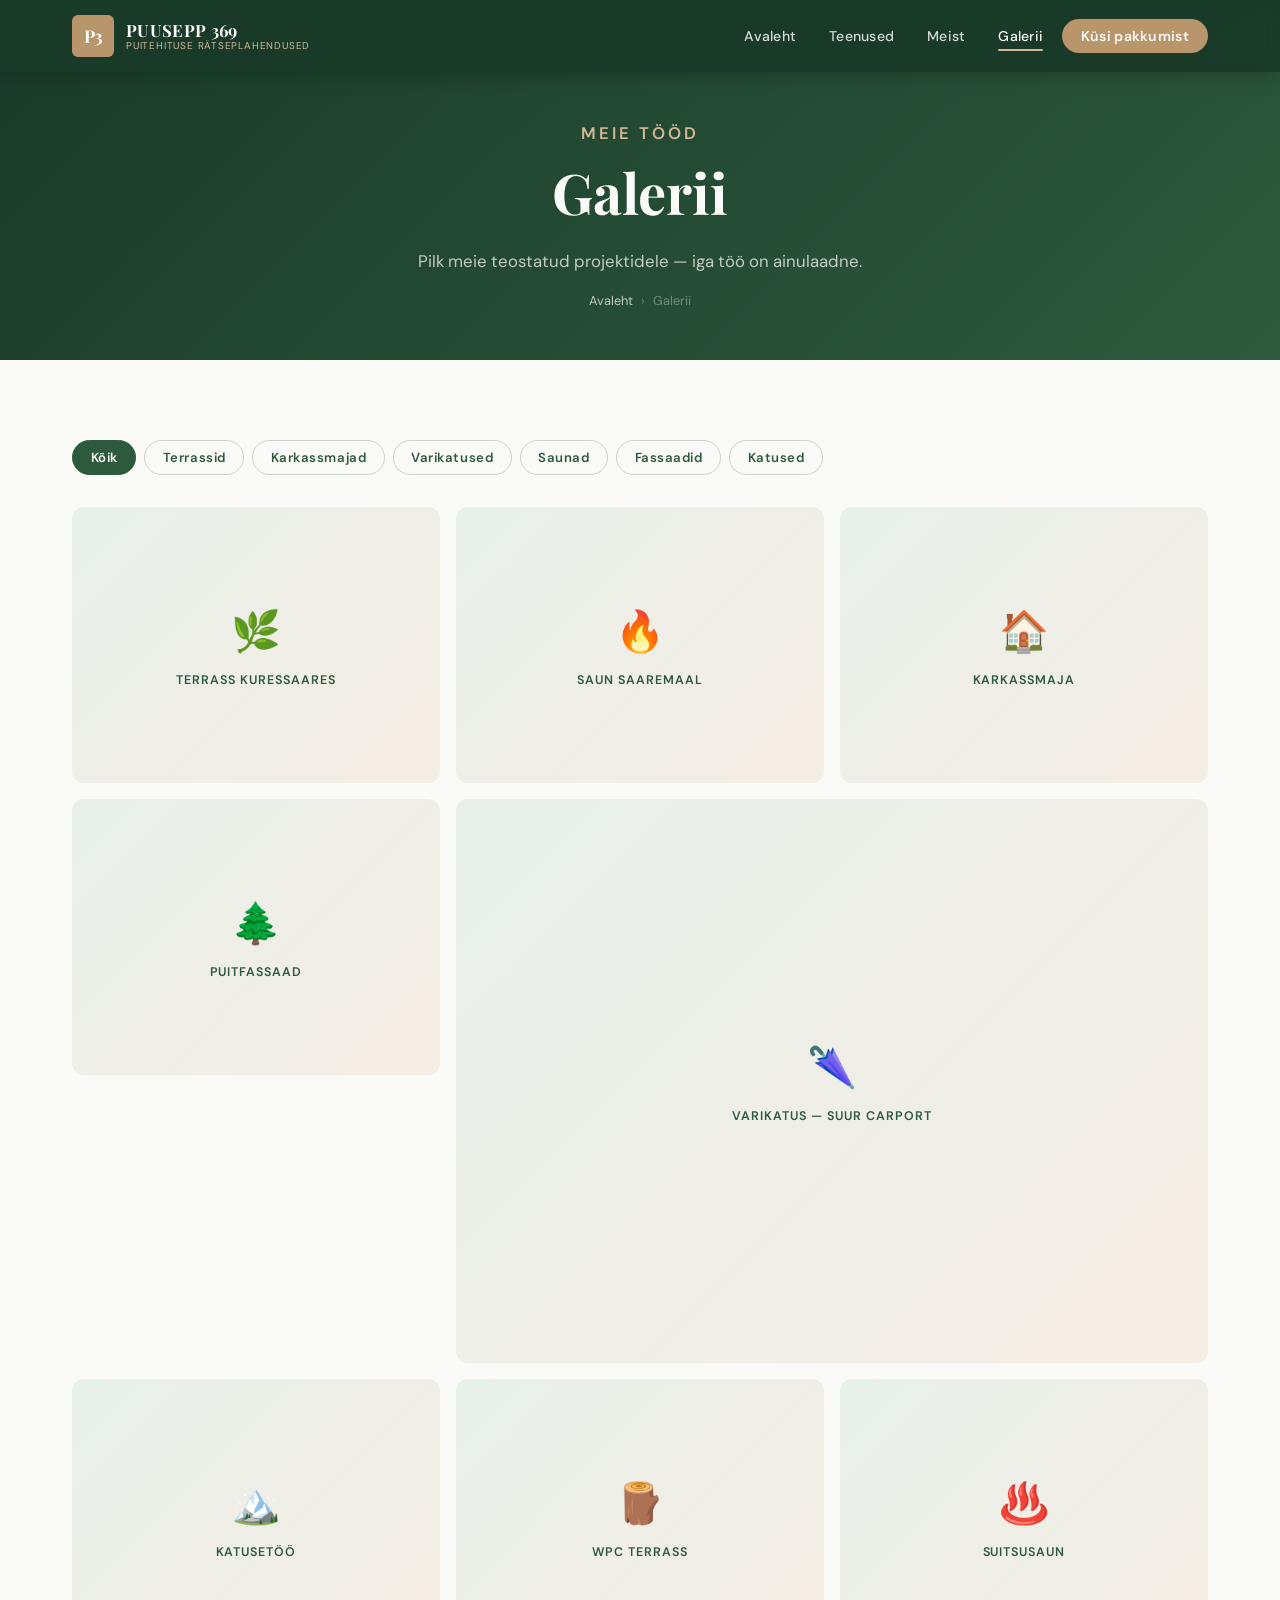
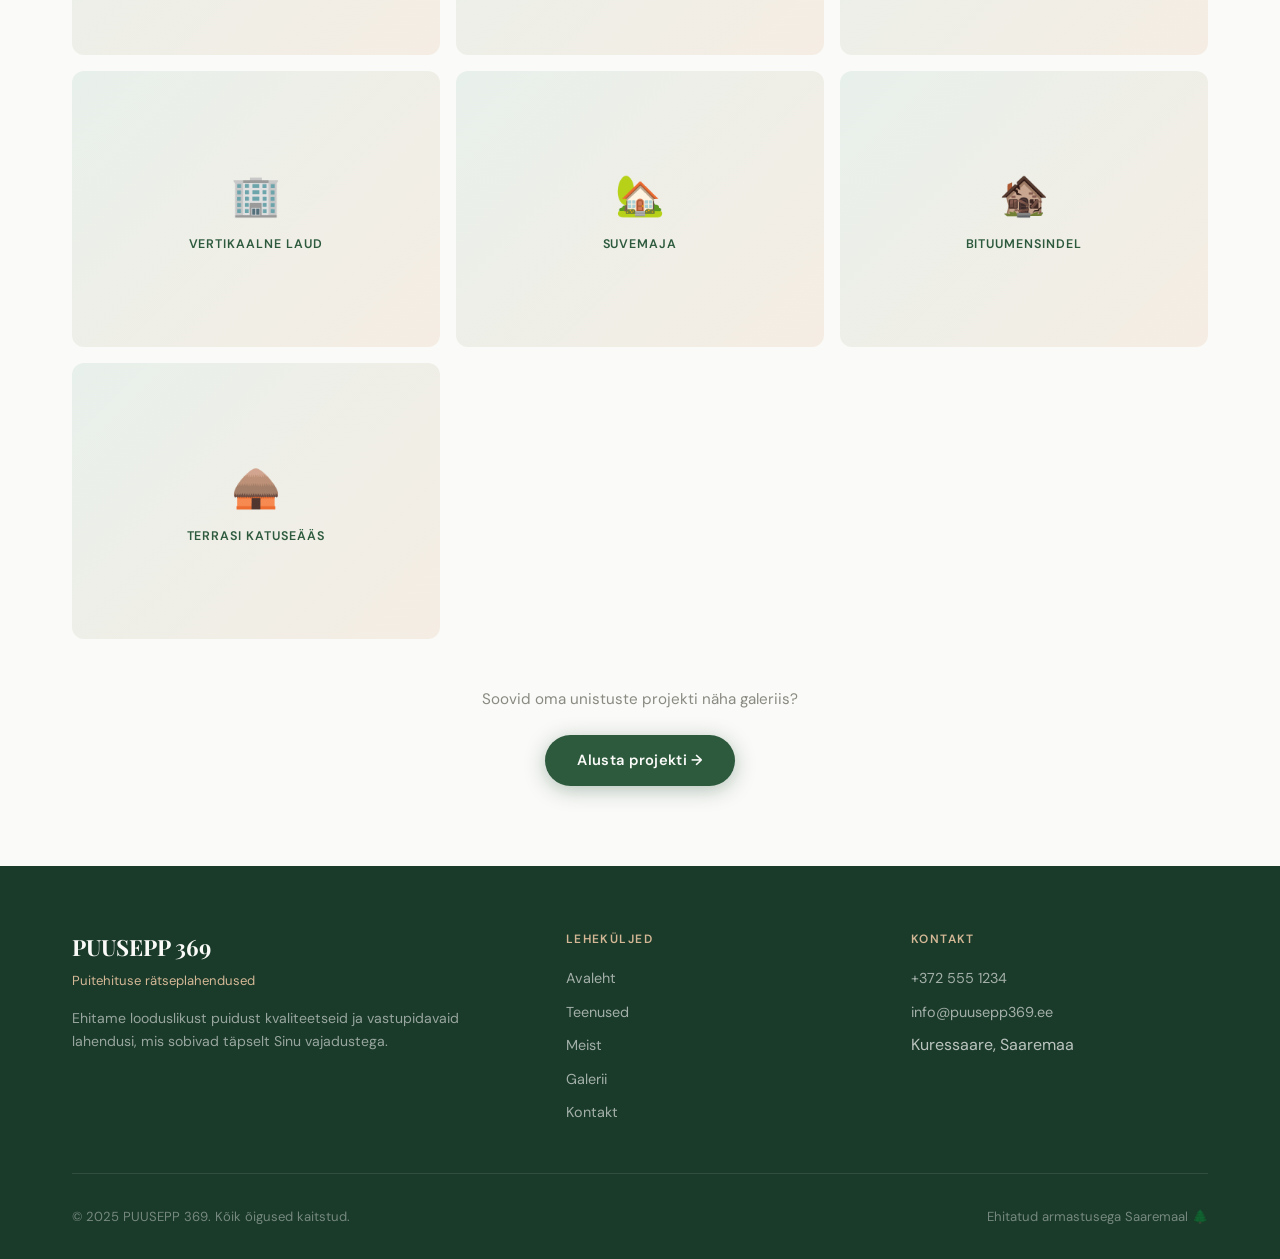
==== galerii.html @ 9354a02a "Add files via upload" ====
<!DOCTYPE html>
<html lang="et">
<head>
  <meta charset="UTF-8" />
  <meta name="viewport" content="width=device-width, initial-scale=1.0" />
  <title>Galerii — PUUSEPP 369</title>
  <meta name="description" content="Vaata PUUSEPP 369 tehtud töid — terrassid, saunad, karkassmajad, fassaadid ja katused." />
  <link rel="stylesheet" href="style.css" />
  <link rel="preconnect" href="https://fonts.googleapis.com" />
  <link rel="preconnect" href="https://fonts.gstatic.com" crossorigin />
  <style>
    .filter-bar {
      display: flex;
      gap: 0.5rem;
      flex-wrap: wrap;
      margin-bottom: 2rem;
    }
    .filter-btn {
      padding: 0.5rem 1.1rem;
      border-radius: 30px;
      font-size: 0.82rem;
      font-weight: 600;
      letter-spacing: 0.04em;
      border: 1.5px solid rgba(26,58,42,0.2);
      color: var(--green-mid);
      background: transparent;
      cursor: pointer;
      transition: all 0.25s ease;
      font-family: var(--font-body);
    }
    .filter-btn:hover,
    .filter-btn.active {
      background: var(--green-mid);
      color: var(--white);
      border-color: var(--green-mid);
    }
    .gallery-grid {
      display: grid;
      grid-template-columns: repeat(3, 1fr);
      gap: 1rem;
    }
    .gallery-item[data-hidden="true"] {
      display: none;
    }
    @media (max-width: 768px) {
      .gallery-grid { grid-template-columns: repeat(2, 1fr); }
      .gallery-item:nth-child(5) { grid-column: span 1; }
    }
    @media (max-width: 480px) {
      .gallery-grid { grid-template-columns: 1fr; }
    }
  </style>
</head>
<body>

  <nav class="nav" aria-label="Peamine navigatsioon">
    <div class="nav-inner">
      <a href="index.html" class="nav-logo" aria-label="PUUSEPP 369 — avaleht">
        <div class="nav-logo-mark">P3</div>
        <div class="nav-logo-text">
          <span class="nav-logo-name">PUUSEPP 369</span>
          <span class="nav-logo-sub">Puitehituse rätseplahendused</span>
        </div>
      </a>
      <ul class="nav-links" role="list">
        <li><a href="index.html">Avaleht</a></li>
        <li><a href="teenused.html">Teenused</a></li>
        <li><a href="meist.html">Meist</a></li>
        <li><a href="galerii.html" class="active">Galerii</a></li>
        <li><a href="kontakt.html" class="nav-cta">Küsi pakkumist</a></li>
      </ul>
      <button class="hamburger" aria-label="Menüü" aria-expanded="false">
        <span></span><span></span><span></span>
      </button>
    </div>
  </nav>

  <div class="mobile-menu" role="navigation">
    <a href="index.html">Avaleht</a>
    <a href="teenused.html">Teenused</a>
    <a href="meist.html">Meist</a>
    <a href="galerii.html">Galerii</a>
    <a href="kontakt.html">Küsi pakkumist</a>
  </div>

  <main>
    <div class="page-hero">
      <div class="container">
        <p class="section-label light">Meie tööd</p>
        <h1>Galerii</h1>
        <p>Pilk meie teostatud projektidele — iga töö on ainulaadne.</p>
        <div class="breadcrumb">
          <a href="index.html">Avaleht</a>
          <span>›</span>
          <span>Galerii</span>
        </div>
      </div>
    </div>

    <section class="section">
      <div class="container">
        <div class="filter-bar" role="toolbar" aria-label="Filtreeri kategooria järgi">
          <button class="filter-btn active" data-filter="all">Kõik</button>
          <button class="filter-btn" data-filter="terrassid">Terrassid</button>
          <button class="filter-btn" data-filter="karkassmajad">Karkassmajad</button>
          <button class="filter-btn" data-filter="varikatused">Varikatused</button>
          <button class="filter-btn" data-filter="saunad">Saunad</button>
          <button class="filter-btn" data-filter="fassaadid">Fassaadid</button>
          <button class="filter-btn" data-filter="katused">Katused</button>
        </div>

        <div class="gallery-grid" id="galleryGrid">
          <div class="gallery-item fade-in" data-category="terrassid">
            <div class="gallery-item-placeholder">
              🌿
              <span class="gallery-item-label">Terrass Kuressaares</span>
            </div>
            <div class="gallery-overlay"><div class="gallery-overlay-icon">🔍</div></div>
          </div>
          <div class="gallery-item fade-in fade-in-delay-1" data-category="saunad">
            <div class="gallery-item-placeholder">
              🔥
              <span class="gallery-item-label">Saun Saaremaal</span>
            </div>
            <div class="gallery-overlay"><div class="gallery-overlay-icon">🔍</div></div>
          </div>
          <div class="gallery-item fade-in fade-in-delay-2" data-category="karkassmajad">
            <div class="gallery-item-placeholder">
              🏠
              <span class="gallery-item-label">Karkassmaja</span>
            </div>
            <div class="gallery-overlay"><div class="gallery-overlay-icon">🔍</div></div>
          </div>
          <div class="gallery-item fade-in" data-category="fassaadid">
            <div class="gallery-item-placeholder">
              🌲
              <span class="gallery-item-label">Puitfassaad</span>
            </div>
            <div class="gallery-overlay"><div class="gallery-overlay-icon">🔍</div></div>
          </div>
          <div class="gallery-item fade-in fade-in-delay-1" data-category="varikatused" style="grid-column: span 2;">
            <div class="gallery-item-placeholder">
              🌂
              <span class="gallery-item-label">Varikatus — suur carport</span>
            </div>
            <div class="gallery-overlay"><div class="gallery-overlay-icon">🔍</div></div>
          </div>
          <div class="gallery-item fade-in fade-in-delay-2" data-category="katused">
            <div class="gallery-item-placeholder">
              🏔️
              <span class="gallery-item-label">Katusetöö</span>
            </div>
            <div class="gallery-overlay"><div class="gallery-overlay-icon">🔍</div></div>
          </div>
          <div class="gallery-item fade-in" data-category="terrassid">
            <div class="gallery-item-placeholder">
              🪵
              <span class="gallery-item-label">WPC terrass</span>
            </div>
            <div class="gallery-overlay"><div class="gallery-overlay-icon">🔍</div></div>
          </div>
          <div class="gallery-item fade-in fade-in-delay-1" data-category="saunad">
            <div class="gallery-item-placeholder">
              ♨️
              <span class="gallery-item-label">Suitsusaun</span>
            </div>
            <div class="gallery-overlay"><div class="gallery-overlay-icon">🔍</div></div>
          </div>
          <div class="gallery-item fade-in fade-in-delay-2" data-category="fassaadid">
            <div class="gallery-item-placeholder">
              🏢
              <span class="gallery-item-label">Vertikaalne laud</span>
            </div>
            <div class="gallery-overlay"><div class="gallery-overlay-icon">🔍</div></div>
          </div>
          <div class="gallery-item fade-in" data-category="karkassmajad">
            <div class="gallery-item-placeholder">
              🏡
              <span class="gallery-item-label">Suvemaja</span>
            </div>
            <div class="gallery-overlay"><div class="gallery-overlay-icon">🔍</div></div>
          </div>
          <div class="gallery-item fade-in fade-in-delay-1" data-category="katused">
            <div class="gallery-item-placeholder">
              🏚️
              <span class="gallery-item-label">Bituumensindel</span>
            </div>
            <div class="gallery-overlay"><div class="gallery-overlay-icon">🔍</div></div>
          </div>
          <div class="gallery-item fade-in fade-in-delay-2" data-category="varikatused">
            <div class="gallery-item-placeholder">
              🛖
              <span class="gallery-item-label">Terrasi katuseääs</span>
            </div>
            <div class="gallery-overlay"><div class="gallery-overlay-icon">🔍</div></div>
          </div>
        </div>

        <div style="text-align:center;margin-top:3rem;" class="fade-in">
          <p style="color:var(--gray-mid);margin-bottom:1.5rem;font-size:0.95rem;">
            Soovid oma unistuste projekti näha galeriis?
          </p>
          <a href="kontakt.html" class="btn btn-primary">Alusta projekti →</a>
        </div>
      </div>
    </section>
  </main>

  <footer>
    <div class="container">
      <div class="footer-grid">
        <div class="footer-brand">
          <h3>PUUSEPP 369</h3>
          <p>Puitehituse rätseplahendused</p>
          <p class="footer-desc">Ehitame looduslikust puidust kvaliteetseid ja vastupidavaid lahendusi, mis sobivad täpselt Sinu vajadustega.</p>
        </div>
        <div class="footer-col">
          <h4>Leheküljed</h4>
          <ul>
            <li><a href="index.html">Avaleht</a></li>
            <li><a href="teenused.html">Teenused</a></li>
            <li><a href="meist.html">Meist</a></li>
            <li><a href="galerii.html">Galerii</a></li>
            <li><a href="kontakt.html">Kontakt</a></li>
          </ul>
        </div>
        <div class="footer-col">
          <h4>Kontakt</h4>
          <ul>
            <li><a href="tel:+3725551234">+372 555 1234</a></li>
            <li><a href="mailto:info@puusepp369.ee">info@puusepp369.ee</a></li>
            <li>Kuressaare, Saaremaa</li>
          </ul>
        </div>
      </div>
      <div class="footer-bottom">
        <span>© 2025 PUUSEPP 369. Kõik õigused kaitstud.</span>
        <span>Ehitatud armastusega Saaremaal 🌲</span>
      </div>
    </div>
  </footer>

  <script src="script.js"></script>
  <script>
    // Gallery filter
    const filterBtns = document.querySelectorAll('.filter-btn');
    const galleryItems = document.querySelectorAll('.gallery-item');

    filterBtns.forEach(btn => {
      btn.addEventListener('click', () => {
        filterBtns.forEach(b => b.classList.remove('active'));
        btn.classList.add('active');

        const filter = btn.dataset.filter;
        galleryItems.forEach(item => {
          const cat = item.dataset.category;
          if (filter === 'all' || cat === filter) {
            item.removeAttribute('data-hidden');
            item.style.display = '';
          } else {
            item.style.display = 'none';
          }
        });

        // Fix span on large item when filtering
        const spanItem = document.querySelector('.gallery-item[data-category="varikatused"]');
        if (spanItem && !spanItem.style.display) {
          spanItem.style.gridColumn = (filter === 'all' || filter === 'varikatused') ? 'span 2' : '';
        }
      });
    });
  </script>
</body>
</html>
---- style.css ----
@import url('https://fonts.googleapis.com/css2?family=Playfair+Display:wght@400;600;700&family=DM+Sans:wght@300;400;500;600&display=swap');

/* ===== CSS VARIABLES ===== */
:root {
  --green-dark: #1a3a2a;
  --green-mid: #2d5a3d;
  --green-light: #3d7a52;
  --green-accent: #4e9a68;
  --green-pale: #e8f0eb;
  --wood-light: #d4b896;
  --wood-mid: #b8956a;
  --wood-warm: #f5ede3;
  --white: #fafaf8;
  --gray-light: #f0ede8;
  --gray-mid: #8a8a82;
  --gray-dark: #2a2a25;
  --text: #1e1e1a;
  --shadow-sm: 0 2px 12px rgba(26,58,42,0.10);
  --shadow-md: 0 8px 32px rgba(26,58,42,0.15);
  --shadow-lg: 0 20px 60px rgba(26,58,42,0.20);
  --radius: 4px;
  --radius-lg: 12px;
  --transition: 0.35s cubic-bezier(0.4, 0, 0.2, 1);
  --nav-height: 72px;
  --font-display: 'Playfair Display', Georgia, serif;
  --font-body: 'DM Sans', 'Helvetica Neue', sans-serif;
}

/* ===== RESET ===== */
*, *::before, *::after { box-sizing: border-box; margin: 0; padding: 0; }
html { scroll-behavior: smooth; font-size: 16px; }
body {
  font-family: var(--font-body);
  color: var(--text);
  background: var(--white);
  line-height: 1.6;
  overflow-x: hidden;
}
img { max-width: 100%; display: block; }
a { text-decoration: none; color: inherit; }
ul { list-style: none; }
button { cursor: pointer; font-family: var(--font-body); border: none; background: none; }

/* ===== NAVIGATION ===== */
.nav {
  position: fixed;
  top: 0; left: 0; right: 0;
  z-index: 1000;
  height: var(--nav-height);
  display: flex;
  align-items: center;
  background: rgba(26, 58, 42, 0.97);
  backdrop-filter: blur(10px);
  box-shadow: 0 2px 20px rgba(0,0,0,0.25);
  transition: background var(--transition);
}
.nav.scrolled {
  background: rgba(26, 58, 42, 1);
}
.nav-inner {
  display: flex;
  align-items: center;
  justify-content: space-between;
  width: 100%;
  max-width: 1200px;
  margin: 0 auto;
  padding: 0 2rem;
}
.nav-logo {
  display: flex;
  align-items: center;
  gap: 0.75rem;
}
.nav-logo-mark {
  width: 42px;
  height: 42px;
  background: var(--wood-mid);
  border-radius: 6px;
  display: flex;
  align-items: center;
  justify-content: center;
  font-family: var(--font-display);
  font-size: 1.1rem;
  color: var(--white);
  font-weight: 700;
  letter-spacing: -0.5px;
  flex-shrink: 0;
}
.nav-logo-text {
  display: flex;
  flex-direction: column;
}
.nav-logo-name {
  font-family: var(--font-display);
  font-size: 1.05rem;
  font-weight: 700;
  color: var(--white);
  letter-spacing: 0.02em;
  line-height: 1.1;
}
.nav-logo-sub {
  font-size: 0.62rem;
  color: var(--wood-light);
  letter-spacing: 0.08em;
  text-transform: uppercase;
  line-height: 1;
  margin-top: 2px;
}
.nav-links {
  display: flex;
  align-items: center;
  gap: 0.25rem;
}
.nav-links a {
  color: rgba(255,255,255,0.82);
  font-size: 0.88rem;
  font-weight: 500;
  padding: 0.5rem 0.9rem;
  border-radius: var(--radius);
  letter-spacing: 0.02em;
  transition: color var(--transition), background var(--transition);
  position: relative;
}
.nav-links a::after {
  content: '';
  position: absolute;
  bottom: 2px; left: 50%; right: 50%;
  height: 2px;
  background: var(--wood-light);
  border-radius: 2px;
  transition: left var(--transition), right var(--transition);
}
.nav-links a:hover, .nav-links a.active {
  color: var(--white);
}
.nav-links a:hover::after, .nav-links a.active::after {
  left: 0.9rem; right: 0.9rem;
}
.nav-cta {
  background: var(--wood-mid) !important;
  color: var(--white) !important;
  padding: 0.5rem 1.2rem !important;
  border-radius: 30px !important;
  font-weight: 600 !important;
  transition: background var(--transition), transform var(--transition), box-shadow var(--transition) !important;
}
.nav-cta::after { display: none !important; }
.nav-cta:hover {
  background: var(--wood-warm) !important;
  color: var(--green-dark) !important;
  transform: translateY(-1px);
  box-shadow: 0 4px 16px rgba(184,149,106,0.4) !important;
}
.hamburger {
  display: none;
  flex-direction: column;
  gap: 5px;
  width: 28px;
  padding: 4px 0;
}
.hamburger span {
  display: block;
  height: 2px;
  background: var(--white);
  border-radius: 2px;
  transition: transform var(--transition), opacity var(--transition), width var(--transition);
}
.hamburger span:nth-child(2) { width: 70%; }
.hamburger.open span:nth-child(1) { transform: translateY(7px) rotate(45deg); }
.hamburger.open span:nth-child(2) { opacity: 0; width: 0; }
.hamburger.open span:nth-child(3) { transform: translateY(-7px) rotate(-45deg); }

/* Mobile nav */
.mobile-menu {
  display: none;
  position: fixed;
  top: var(--nav-height);
  left: 0; right: 0;
  background: var(--green-dark);
  z-index: 999;
  padding: 1.5rem 2rem 2rem;
  flex-direction: column;
  gap: 0.5rem;
  border-top: 1px solid rgba(255,255,255,0.08);
  box-shadow: 0 20px 40px rgba(0,0,0,0.3);
  transform: translateY(-20px);
  opacity: 0;
  transition: transform var(--transition), opacity var(--transition);
}
.mobile-menu.open {
  display: flex;
  transform: translateY(0);
  opacity: 1;
}
.mobile-menu a {
  color: rgba(255,255,255,0.85);
  font-size: 1rem;
  font-weight: 500;
  padding: 0.75rem 0;
  border-bottom: 1px solid rgba(255,255,255,0.08);
  transition: color var(--transition);
}
.mobile-menu a:last-child { border-bottom: none; }
.mobile-menu a:hover { color: var(--wood-light); }

/* ===== LAYOUT UTILITIES ===== */
.container {
  max-width: 1200px;
  margin: 0 auto;
  padding: 0 2rem;
}
.section {
  padding: 5rem 0;
}
.section-alt {
  background: var(--gray-light);
}
.section-dark {
  background: var(--green-dark);
  color: var(--white);
}
.section-wood {
  background: var(--wood-warm);
}

/* Section headers */
.section-label {
  font-size: 0.72rem;
  letter-spacing: 0.18em;
  text-transform: uppercase;
  color: var(--green-accent);
  font-weight: 600;
  margin-bottom: 0.75rem;
}
.section-label.light { color: var(--wood-light); }
.section-title {
  font-family: var(--font-display);
  font-size: clamp(1.8rem, 3.5vw, 2.8rem);
  font-weight: 700;
  line-height: 1.2;
  color: var(--green-dark);
  margin-bottom: 1rem;
}
.section-title.light { color: var(--white); }
.section-desc {
  font-size: 1.05rem;
  color: var(--gray-mid);
  max-width: 540px;
  line-height: 1.7;
}
.section-desc.light { color: rgba(255,255,255,0.72); }

/* ===== BUTTONS ===== */
.btn {
  display: inline-flex;
  align-items: center;
  gap: 0.5rem;
  padding: 0.85rem 2rem;
  border-radius: 40px;
  font-family: var(--font-body);
  font-size: 0.92rem;
  font-weight: 600;
  letter-spacing: 0.02em;
  transition: all var(--transition);
  white-space: nowrap;
}
.btn-primary {
  background: var(--green-mid);
  color: var(--white);
  box-shadow: 0 4px 20px rgba(45,90,61,0.35);
}
.btn-primary:hover {
  background: var(--green-dark);
  transform: translateY(-2px);
  box-shadow: 0 8px 30px rgba(45,90,61,0.45);
}
.btn-wood {
  background: var(--wood-mid);
  color: var(--white);
  box-shadow: 0 4px 20px rgba(184,149,106,0.35);
}
.btn-wood:hover {
  background: #a07d55;
  transform: translateY(-2px);
  box-shadow: 0 8px 30px rgba(184,149,106,0.45);
}
.btn-outline {
  background: transparent;
  color: var(--white);
  border: 2px solid rgba(255,255,255,0.5);
}
.btn-outline:hover {
  background: rgba(255,255,255,0.12);
  border-color: rgba(255,255,255,0.8);
  transform: translateY(-2px);
}
.btn-outline-green {
  background: transparent;
  color: var(--green-mid);
  border: 2px solid var(--green-mid);
}
.btn-outline-green:hover {
  background: var(--green-mid);
  color: var(--white);
  transform: translateY(-2px);
}

/* ===== TRUST BADGE ===== */
.trust-badge {
  display: inline-flex;
  flex-direction: column;
  align-items: center;
  justify-content: center;
  width: 100px;
  height: 100px;
  border-radius: 50%;
  background: radial-gradient(circle at 30% 30%, var(--green-light), var(--green-dark));
  border: 3px solid var(--green-accent);
  box-shadow: 0 4px 20px rgba(26,58,42,0.4), inset 0 1px 0 rgba(255,255,255,0.15);
  text-align: center;
  padding: 0.75rem;
  position: relative;
  cursor: default;
  flex-shrink: 0;
}
.trust-badge::before {
  content: '';
  position: absolute;
  inset: 5px;
  border-radius: 50%;
  border: 1px solid rgba(255,255,255,0.2);
}
.trust-badge-icon {
  font-size: 1.1rem;
  margin-bottom: 2px;
}
.trust-badge-text {
  font-size: 0.48rem;
  font-weight: 700;
  letter-spacing: 0.06em;
  text-transform: uppercase;
  color: var(--white);
  line-height: 1.3;
  text-align: center;
}

/* ===== HERO ===== */
.hero {
  position: relative;
  min-height: 100vh;
  display: flex;
  align-items: center;
  justify-content: center;
  overflow: hidden;
}
.hero-bg {
  position: absolute;
  inset: 0;
  background:
    linear-gradient(to bottom, rgba(15,35,22,0.72) 0%, rgba(26,58,42,0.55) 50%, rgba(15,35,22,0.80) 100%),
    url('https://images.unsplash.com/photo-1448375240586-882707db888b?w=1600&q=80') center/cover no-repeat;
}
.hero-content {
  position: relative;
  z-index: 2;
  text-align: center;
  color: var(--white);
  padding: 2rem;
  max-width: 800px;
}
.hero-label {
  display: inline-block;
  font-size: 0.72rem;
  letter-spacing: 0.22em;
  text-transform: uppercase;
  color: var(--wood-light);
  font-weight: 600;
  margin-bottom: 1.5rem;
  padding: 0.4rem 1rem;
  border: 1px solid rgba(212,184,150,0.35);
  border-radius: 30px;
  background: rgba(212,184,150,0.08);
}
.hero-title {
  font-family: var(--font-display);
  font-size: clamp(2.5rem, 7vw, 5.5rem);
  font-weight: 700;
  line-height: 1.05;
  margin-bottom: 0.5rem;
  letter-spacing: -0.02em;
}
.hero-title span {
  color: var(--wood-light);
  display: block;
}
.hero-tagline {
  font-size: clamp(0.9rem, 2vw, 1.1rem);
  letter-spacing: 0.15em;
  text-transform: uppercase;
  color: var(--wood-light);
  font-weight: 500;
  margin-bottom: 1.5rem;
}
.hero-desc {
  font-size: clamp(1rem, 2vw, 1.15rem);
  color: rgba(255,255,255,0.78);
  max-width: 520px;
  margin: 0 auto 2.5rem;
  line-height: 1.75;
}
.hero-btns {
  display: flex;
  gap: 1rem;
  justify-content: center;
  flex-wrap: wrap;
}
.hero-scroll {
  position: absolute;
  bottom: 2.5rem;
  left: 50%;
  transform: translateX(-50%);
  z-index: 2;
  display: flex;
  flex-direction: column;
  align-items: center;
  gap: 0.4rem;
  color: rgba(255,255,255,0.5);
  font-size: 0.7rem;
  letter-spacing: 0.12em;
  text-transform: uppercase;
}
.scroll-line {
  width: 1px;
  height: 40px;
  background: linear-gradient(to bottom, rgba(255,255,255,0), rgba(255,255,255,0.4));
  animation: scrollAnim 2s ease-in-out infinite;
}
@keyframes scrollAnim {
  0%, 100% { opacity: 0.3; transform: scaleY(1); }
  50% { opacity: 1; transform: scaleY(0.6); }
}

/* ===== SERVICES GRID ===== */
.services-grid {
  display: grid;
  grid-template-columns: repeat(auto-fit, minmax(320px, 1fr));
  gap: 1.5rem;
}
.service-card {
  background: var(--white);
  border-radius: var(--radius-lg);
  overflow: hidden;
  box-shadow: var(--shadow-sm);
  transition: transform var(--transition), box-shadow var(--transition);
  border: 1px solid rgba(26,58,42,0.07);
}
.service-card:hover {
  transform: translateY(-6px);
  box-shadow: var(--shadow-lg);
}
.service-card-img {
  height: 200px;
  background: var(--green-pale);
  overflow: hidden;
  position: relative;
}
.service-card-img img {
  width: 100%; height: 100%;
  object-fit: cover;
  transition: transform 0.6s ease;
}
.service-card:hover .service-card-img img {
  transform: scale(1.06);
}
.service-card-img-placeholder {
  width: 100%; height: 100%;
  display: flex;
  align-items: center;
  justify-content: center;
  background: linear-gradient(135deg, var(--green-pale), var(--wood-warm));
  font-size: 3rem;
}
.service-card-body {
  padding: 1.5rem;
}
.service-card-icon {
  font-size: 1.6rem;
  margin-bottom: 0.75rem;
}
.service-card-title {
  font-family: var(--font-display);
  font-size: 1.3rem;
  font-weight: 700;
  color: var(--green-dark);
  margin-bottom: 0.6rem;
}
.service-card-desc {
  font-size: 0.9rem;
  color: var(--gray-mid);
  line-height: 1.65;
}
.service-tag {
  display: inline-block;
  margin-top: 1rem;
  font-size: 0.72rem;
  font-weight: 600;
  letter-spacing: 0.08em;
  text-transform: uppercase;
  color: var(--green-accent);
  padding: 0.3rem 0.8rem;
  background: var(--green-pale);
  border-radius: 20px;
}

/* ===== WHY US ===== */
.why-grid {
  display: grid;
  grid-template-columns: 1fr 1fr;
  gap: 4rem;
  align-items: center;
}
.why-items {
  display: flex;
  flex-direction: column;
  gap: 1.5rem;
  margin-top: 2rem;
}
.why-item {
  display: flex;
  gap: 1.25rem;
  align-items: flex-start;
}
.why-item-icon {
  width: 48px;
  height: 48px;
  background: var(--green-pale);
  border-radius: 12px;
  display: flex;
  align-items: center;
  justify-content: center;
  font-size: 1.3rem;
  flex-shrink: 0;
  border: 1px solid rgba(26,58,42,0.1);
}
.why-item h4 {
  font-family: var(--font-display);
  font-size: 1.05rem;
  color: var(--green-dark);
  margin-bottom: 0.3rem;
}
.why-item p {
  font-size: 0.88rem;
  color: var(--gray-mid);
  line-height: 1.6;
}
.why-visual {
  position: relative;
  border-radius: var(--radius-lg);
  overflow: hidden;
  height: 480px;
}
.why-visual img, .why-visual-placeholder {
  width: 100%; height: 100%;
  object-fit: cover;
}
.why-visual-placeholder {
  background: linear-gradient(135deg, var(--green-pale) 0%, var(--wood-warm) 100%);
  display: flex;
  align-items: center;
  justify-content: center;
  font-size: 5rem;
}
.why-badge {
  position: absolute;
  bottom: 1.5rem;
  right: 1.5rem;
}

/* ===== STATS ===== */
.stats-row {
  display: grid;
  grid-template-columns: repeat(4, 1fr);
  gap: 2rem;
  text-align: center;
  padding: 3rem 0;
}
.stat-item {}
.stat-num {
  font-family: var(--font-display);
  font-size: 3rem;
  font-weight: 700;
  color: var(--wood-light);
  line-height: 1;
  margin-bottom: 0.4rem;
}
.stat-label {
  font-size: 0.82rem;
  color: rgba(255,255,255,0.6);
  text-transform: uppercase;
  letter-spacing: 0.1em;
}

/* ===== CTA BANNER ===== */
.cta-banner {
  background: linear-gradient(135deg, var(--green-dark) 0%, var(--green-mid) 100%);
  color: var(--white);
  padding: 5rem 0;
  text-align: center;
  position: relative;
  overflow: hidden;
}
.cta-banner::before {
  content: '';
  position: absolute;
  top: -50%; left: -10%;
  width: 60%;
  height: 200%;
  background: radial-gradient(ellipse, rgba(78,154,104,0.18) 0%, transparent 60%);
  pointer-events: none;
}
.cta-banner::after {
  content: '';
  position: absolute;
  bottom: -50%; right: -10%;
  width: 50%;
  height: 200%;
  background: radial-gradient(ellipse, rgba(212,184,150,0.12) 0%, transparent 60%);
  pointer-events: none;
}
.cta-content {
  position: relative; z-index: 1;
}
.cta-content h2 {
  font-family: var(--font-display);
  font-size: clamp(1.8rem, 3.5vw, 2.8rem);
  margin-bottom: 1rem;
  font-weight: 700;
}
.cta-content p {
  font-size: 1.05rem;
  color: rgba(255,255,255,0.72);
  margin-bottom: 2rem;
}

/* ===== GALLERY GRID ===== */
.gallery-grid {
  display: grid;
  grid-template-columns: repeat(auto-fit, minmax(280px, 1fr));
  gap: 1rem;
}
.gallery-item {
  position: relative;
  border-radius: var(--radius-lg);
  overflow: hidden;
  aspect-ratio: 4/3;
  background: var(--green-pale);
  cursor: pointer;
}
.gallery-item:nth-child(3n+1) { grid-row: span 1; }
.gallery-item:nth-child(5) { grid-column: span 2; }
.gallery-item-placeholder {
  width: 100%; height: 100%;
  display: flex;
  flex-direction: column;
  align-items: center;
  justify-content: center;
  gap: 0.5rem;
  font-size: 2.5rem;
  background: linear-gradient(135deg, var(--green-pale), var(--wood-warm));
  transition: transform 0.4s ease;
}
.gallery-item:hover .gallery-item-placeholder {
  transform: scale(1.04);
}
.gallery-item-label {
  font-size: 0.78rem;
  color: var(--green-mid);
  font-weight: 600;
  letter-spacing: 0.08em;
  text-transform: uppercase;
}
.gallery-overlay {
  position: absolute;
  inset: 0;
  background: rgba(26,58,42,0);
  display: flex;
  align-items: center;
  justify-content: center;
  transition: background var(--transition);
}
.gallery-item:hover .gallery-overlay {
  background: rgba(26,58,42,0.35);
}
.gallery-overlay-icon {
  color: var(--white);
  font-size: 1.5rem;
  opacity: 0;
  transform: scale(0.8);
  transition: opacity var(--transition), transform var(--transition);
}
.gallery-item:hover .gallery-overlay-icon {
  opacity: 1;
  transform: scale(1);
}

/* ===== CONTACT ===== */
.contact-grid {
  display: grid;
  grid-template-columns: 1fr 1.4fr;
  gap: 4rem;
  align-items: start;
}
.contact-info h3 {
  font-family: var(--font-display);
  font-size: 1.5rem;
  color: var(--green-dark);
  margin-bottom: 1.5rem;
}
.contact-items {
  display: flex;
  flex-direction: column;
  gap: 1.2rem;
  margin-bottom: 2rem;
}
.contact-item {
  display: flex;
  align-items: center;
  gap: 1rem;
}
.contact-item-icon {
  width: 44px;
  height: 44px;
  background: var(--green-pale);
  border-radius: 10px;
  display: flex;
  align-items: center;
  justify-content: center;
  font-size: 1.1rem;
  flex-shrink: 0;
}
.contact-item-text a {
  color: var(--green-mid);
  font-weight: 500;
  transition: color var(--transition);
}
.contact-item-text a:hover { color: var(--green-dark); }
.contact-item-text small {
  display: block;
  font-size: 0.75rem;
  color: var(--gray-mid);
  text-transform: uppercase;
  letter-spacing: 0.08em;
  margin-bottom: 1px;
}
.map-placeholder {
  background: linear-gradient(135deg, var(--green-pale), var(--wood-warm));
  border-radius: var(--radius-lg);
  height: 200px;
  display: flex;
  align-items: center;
  justify-content: center;
  font-size: 2rem;
  color: var(--green-mid);
  border: 1px solid rgba(26,58,42,0.1);
  margin-top: 1.5rem;
  flex-direction: column;
  gap: 0.5rem;
  font-size: 1rem;
  color: var(--green-mid);
  font-weight: 500;
}
.map-placeholder span { font-size: 2rem; }

/* ===== FORM ===== */
.contact-form {
  background: var(--white);
  border-radius: var(--radius-lg);
  padding: 2.5rem;
  box-shadow: var(--shadow-md);
  border: 1px solid rgba(26,58,42,0.07);
}
.contact-form h3 {
  font-family: var(--font-display);
  font-size: 1.4rem;
  color: var(--green-dark);
  margin-bottom: 1.75rem;
}
.form-group {
  margin-bottom: 1.25rem;
}
.form-group label {
  display: block;
  font-size: 0.8rem;
  font-weight: 600;
  letter-spacing: 0.06em;
  text-transform: uppercase;
  color: var(--green-dark);
  margin-bottom: 0.4rem;
}
.form-group input,
.form-group textarea,
.form-group select {
  width: 100%;
  padding: 0.85rem 1rem;
  border: 1.5px solid rgba(26,58,42,0.15);
  border-radius: var(--radius);
  font-family: var(--font-body);
  font-size: 0.95rem;
  color: var(--text);
  background: var(--gray-light);
  transition: border-color var(--transition), box-shadow var(--transition), background var(--transition);
  outline: none;
}
.form-group input:focus,
.form-group textarea:focus,
.form-group select:focus {
  border-color: var(--green-mid);
  background: var(--white);
  box-shadow: 0 0 0 3px rgba(45,90,61,0.08);
}
.form-group textarea {
  resize: vertical;
  min-height: 120px;
}
.form-row {
  display: grid;
  grid-template-columns: 1fr 1fr;
  gap: 1rem;
}
.form-success {
  display: none;
  background: var(--green-pale);
  border: 1px solid var(--green-accent);
  border-radius: var(--radius);
  padding: 1rem 1.25rem;
  color: var(--green-dark);
  font-size: 0.9rem;
  margin-top: 1rem;
  align-items: center;
  gap: 0.5rem;
}

/* ===== FOOTER ===== */
footer {
  background: var(--green-dark);
  color: rgba(255,255,255,0.7);
  padding: 4rem 0 2rem;
}
.footer-grid {
  display: grid;
  grid-template-columns: 1.5fr 1fr 1fr;
  gap: 3rem;
  margin-bottom: 3rem;
}
.footer-brand h3 {
  font-family: var(--font-display);
  font-size: 1.4rem;
  color: var(--white);
  margin-bottom: 0.25rem;
}
.footer-brand p {
  font-size: 0.82rem;
  color: var(--wood-light);
  margin-bottom: 1rem;
}
.footer-brand .footer-desc {
  font-size: 0.88rem;
  line-height: 1.65;
  color: rgba(255,255,255,0.55);
}
.footer-col h4 {
  font-size: 0.75rem;
  text-transform: uppercase;
  letter-spacing: 0.12em;
  color: var(--wood-light);
  font-weight: 600;
  margin-bottom: 1rem;
}
.footer-col ul {
  display: flex;
  flex-direction: column;
  gap: 0.5rem;
}
.footer-col ul a {
  font-size: 0.9rem;
  color: rgba(255,255,255,0.6);
  transition: color var(--transition);
}
.footer-col ul a:hover { color: var(--white); }
.footer-bottom {
  border-top: 1px solid rgba(255,255,255,0.1);
  padding-top: 2rem;
  display: flex;
  align-items: center;
  justify-content: space-between;
  font-size: 0.82rem;
  color: rgba(255,255,255,0.4);
}

/* ===== PAGE HERO (inner pages) ===== */
.page-hero {
  padding-top: calc(var(--nav-height) + 3rem);
  padding-bottom: 3rem;
  background: linear-gradient(135deg, var(--green-dark) 0%, var(--green-mid) 100%);
  color: var(--white);
  text-align: center;
}
.page-hero h1 {
  font-family: var(--font-display);
  font-size: clamp(2rem, 5vw, 3.5rem);
  font-weight: 700;
  margin-bottom: 0.75rem;
}
.page-hero p {
  font-size: 1.05rem;
  color: rgba(255,255,255,0.72);
  max-width: 500px;
  margin: 0 auto;
}

/* ===== ABOUT PAGE ===== */
.about-story {
  display: grid;
  grid-template-columns: 1fr 1fr;
  gap: 4rem;
  align-items: center;
}
.about-story-text h2 {
  font-family: var(--font-display);
  font-size: 2rem;
  color: var(--green-dark);
  margin-bottom: 1rem;
  line-height: 1.25;
}
.about-story-text p {
  color: var(--gray-mid);
  line-height: 1.75;
  margin-bottom: 1rem;
}
.about-story-img {
  height: 420px;
  border-radius: var(--radius-lg);
  overflow: hidden;
  background: linear-gradient(135deg, var(--green-pale), var(--wood-warm));
  display: flex;
  align-items: center;
  justify-content: center;
  font-size: 5rem;
}
.values-grid {
  display: grid;
  grid-template-columns: repeat(3, 1fr);
  gap: 1.5rem;
  margin-top: 2rem;
}
.value-card {
  background: var(--white);
  border-radius: var(--radius-lg);
  padding: 2rem;
  text-align: center;
  box-shadow: var(--shadow-sm);
  border: 1px solid rgba(26,58,42,0.07);
  transition: transform var(--transition), box-shadow var(--transition);
}
.value-card:hover {
  transform: translateY(-4px);
  box-shadow: var(--shadow-md);
}
.value-card-icon { font-size: 2rem; margin-bottom: 1rem; }
.value-card h4 {
  font-family: var(--font-display);
  font-size: 1.1rem;
  color: var(--green-dark);
  margin-bottom: 0.5rem;
}
.value-card p {
  font-size: 0.88rem;
  color: var(--gray-mid);
  line-height: 1.6;
}
.team-section {}
.team-grid {
  display: grid;
  grid-template-columns: repeat(3, 1fr);
  gap: 1.5rem;
}
.team-card {
  background: var(--white);
  border-radius: var(--radius-lg);
  overflow: hidden;
  box-shadow: var(--shadow-sm);
  border: 1px solid rgba(26,58,42,0.07);
}
.team-img {
  height: 220px;
  background: linear-gradient(135deg, var(--green-pale), var(--wood-warm));
  display: flex;
  align-items: center;
  justify-content: center;
  font-size: 4rem;
}
.team-info {
  padding: 1.25rem;
}
.team-info h4 {
  font-family: var(--font-display);
  font-size: 1.1rem;
  color: var(--green-dark);
  margin-bottom: 0.2rem;
}
.team-info p {
  font-size: 0.82rem;
  color: var(--green-accent);
  font-weight: 500;
  text-transform: uppercase;
  letter-spacing: 0.06em;
}

/* ===== ANIMATIONS ===== */
.fade-in {
  opacity: 0;
  transform: translateY(30px);
  transition: opacity 0.7s ease, transform 0.7s ease;
}
.fade-in.visible {
  opacity: 1;
  transform: translateY(0);
}
.fade-in-delay-1 { transition-delay: 0.1s; }
.fade-in-delay-2 { transition-delay: 0.2s; }
.fade-in-delay-3 { transition-delay: 0.3s; }
.fade-in-delay-4 { transition-delay: 0.4s; }
.fade-in-delay-5 { transition-delay: 0.5s; }

/* ===== BREADCRUMB ===== */
.breadcrumb {
  display: flex;
  align-items: center;
  gap: 0.5rem;
  font-size: 0.8rem;
  color: rgba(255,255,255,0.55);
  justify-content: center;
  margin-top: 1rem;
}
.breadcrumb a { color: rgba(255,255,255,0.7); transition: color var(--transition); }
.breadcrumb a:hover { color: var(--white); }
.breadcrumb span { color: rgba(255,255,255,0.35); }

/* ===== SERVICES DETAIL PAGE ===== */
.services-list {
  display: flex;
  flex-direction: column;
  gap: 4rem;
}
.service-detail {
  display: grid;
  grid-template-columns: 1fr 1fr;
  gap: 3rem;
  align-items: center;
}
.service-detail:nth-child(even) { direction: rtl; }
.service-detail:nth-child(even) > * { direction: ltr; }
.service-detail-img {
  height: 360px;
  border-radius: var(--radius-lg);
  overflow: hidden;
  background: linear-gradient(135deg, var(--green-pale), var(--wood-warm));
  display: flex;
  align-items: center;
  justify-content: center;
  font-size: 5rem;
}
.service-detail-content h2 {
  font-family: var(--font-display);
  font-size: 2rem;
  color: var(--green-dark);
  margin-bottom: 1rem;
}
.service-detail-content p {
  color: var(--gray-mid);
  line-height: 1.75;
  margin-bottom: 1.5rem;
}
.service-features {
  display: flex;
  flex-direction: column;
  gap: 0.6rem;
}
.service-feature {
  display: flex;
  align-items: center;
  gap: 0.6rem;
  font-size: 0.9rem;
  color: var(--text);
}
.service-feature::before {
  content: '✓';
  display: flex;
  align-items: center;
  justify-content: center;
  width: 20px;
  height: 20px;
  background: var(--green-pale);
  border-radius: 50%;
  color: var(--green-accent);
  font-size: 0.7rem;
  font-weight: 700;
  flex-shrink: 0;
}

/* ===== RESPONSIVE ===== */
@media (max-width: 1024px) {
  .why-grid { grid-template-columns: 1fr; }
  .why-visual { height: 320px; }
  .stats-row { grid-template-columns: repeat(2, 1fr); }
  .footer-grid { grid-template-columns: 1fr 1fr; }
  .about-story { grid-template-columns: 1fr; }
  .team-grid { grid-template-columns: 1fr 1fr; }
  .values-grid { grid-template-columns: 1fr 1fr; }
  .contact-grid { grid-template-columns: 1fr; }
  .service-detail { grid-template-columns: 1fr; }
  .service-detail:nth-child(even) { direction: ltr; }
}
@media (max-width: 768px) {
  :root { --nav-height: 64px; }
  .section { padding: 3.5rem 0; }
  .nav-links { display: none; }
  .hamburger { display: flex; }
  .services-grid { grid-template-columns: 1fr; }
  .stats-row { grid-template-columns: repeat(2, 1fr); gap: 1.5rem; }
  .footer-grid { grid-template-columns: 1fr; gap: 2rem; }
  .footer-bottom { flex-direction: column; gap: 0.75rem; text-align: center; }
  .gallery-item:nth-child(5) { grid-column: span 1; }
  .values-grid { grid-template-columns: 1fr; }
  .team-grid { grid-template-columns: 1fr; }
  .form-row { grid-template-columns: 1fr; }
  .hero-btns { flex-direction: column; align-items: center; }
}
@media (max-width: 480px) {
  .container { padding: 0 1.25rem; }
  .stats-row { grid-template-columns: 1fr 1fr; }
  .trust-badge { width: 84px; height: 84px; }
}
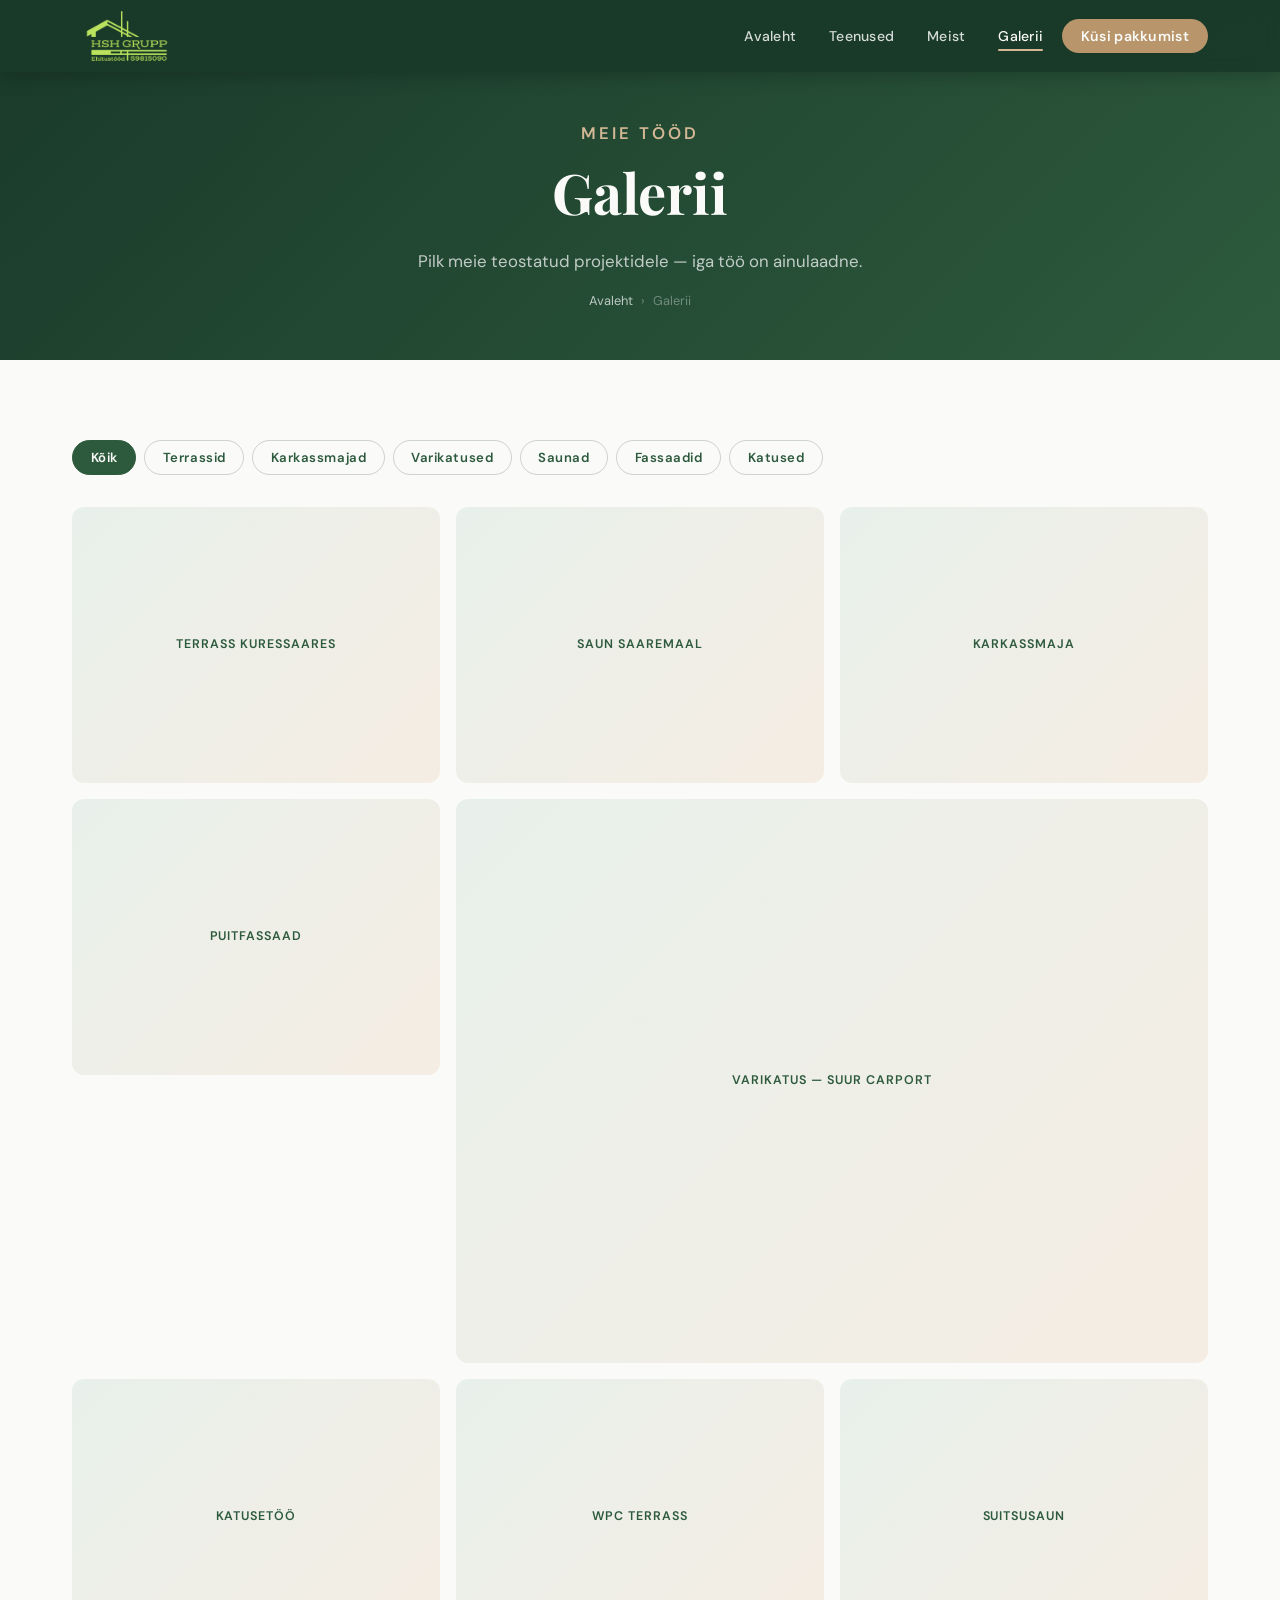
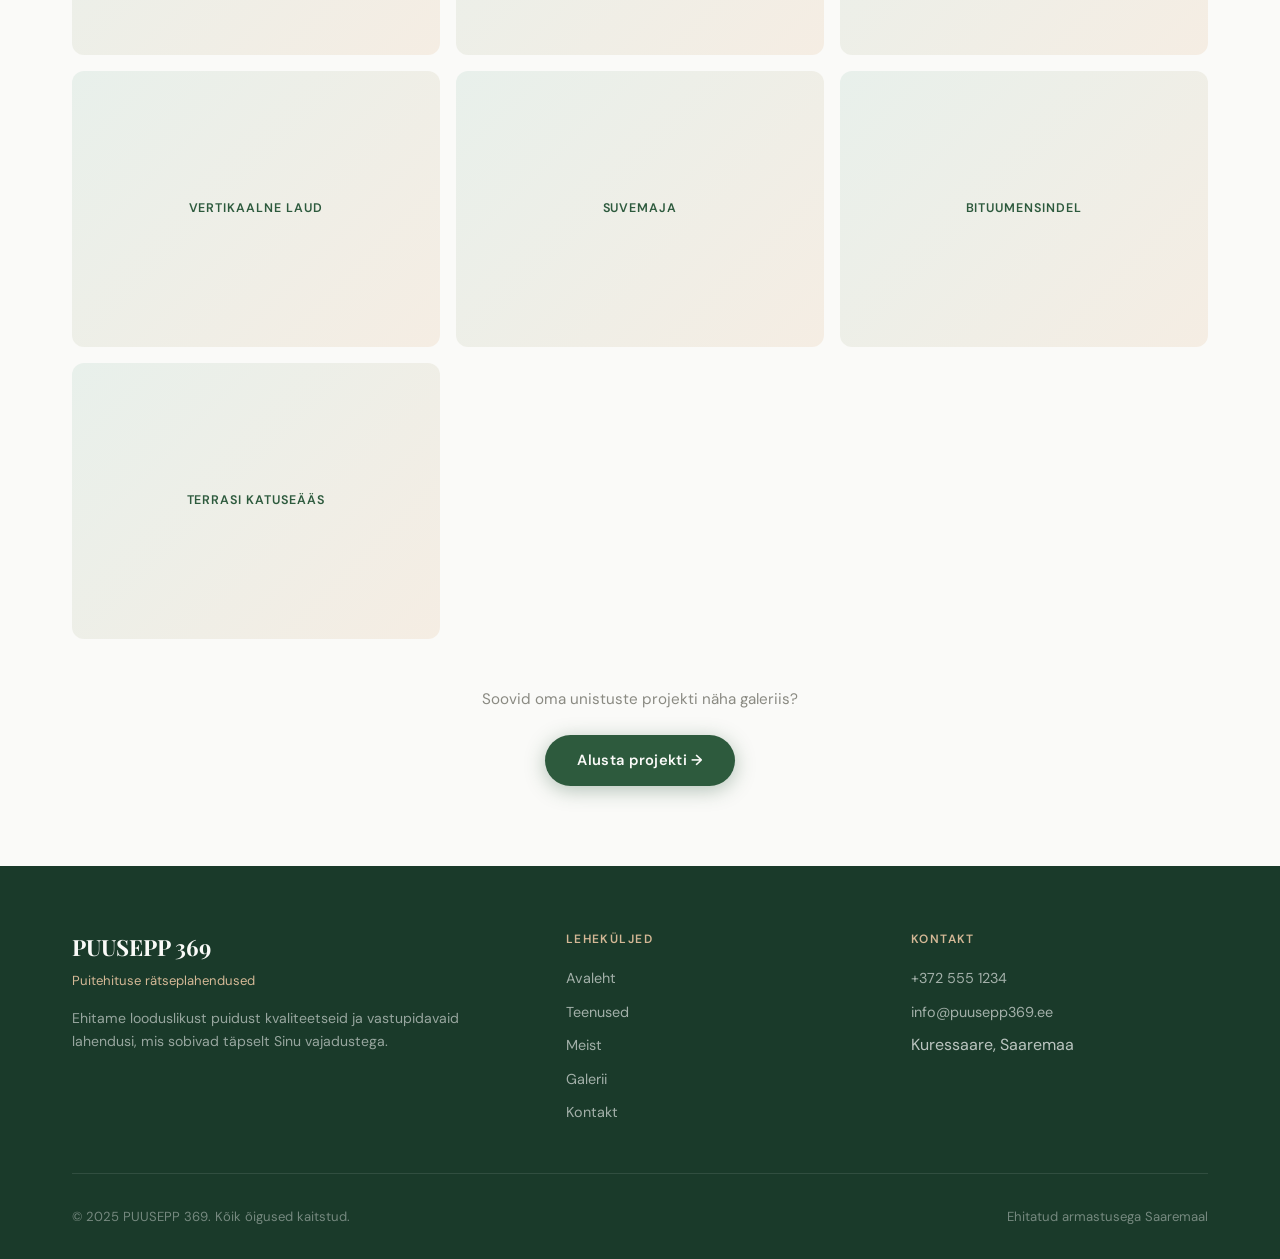
==== commit 7a7b63b3: "Uuendasin lehti ja lisasin pildid" ====
--- a/galerii.html
+++ b/galerii.html
@@ -56,11 +56,7 @@
   <nav class="nav" aria-label="Peamine navigatsioon">
     <div class="nav-inner">
       <a href="index.html" class="nav-logo" aria-label="PUUSEPP 369 — avaleht">
-        <div class="nav-logo-mark">P3</div>
-        <div class="nav-logo-text">
-          <span class="nav-logo-name">PUUSEPP 369</span>
-          <span class="nav-logo-sub">Puitehituse rätseplahendused</span>
-        </div>
+        <img src="pildid/logo2.png" alt="PUUSEPP 369" class="nav-logo-img">
       </a>
       <ul class="nav-links" role="list">
         <li><a href="index.html">Avaleht</a></li>
@@ -112,87 +108,87 @@
         <div class="gallery-grid" id="galleryGrid">
           <div class="gallery-item fade-in" data-category="terrassid">
             <div class="gallery-item-placeholder">
-              🌿
+              
               <span class="gallery-item-label">Terrass Kuressaares</span>
             </div>
-            <div class="gallery-overlay"><div class="gallery-overlay-icon">🔍</div></div>
+            <div class="gallery-overlay"><div class="gallery-overlay-icon"></div></div>
           </div>
           <div class="gallery-item fade-in fade-in-delay-1" data-category="saunad">
             <div class="gallery-item-placeholder">
-              🔥
+              
               <span class="gallery-item-label">Saun Saaremaal</span>
             </div>
-            <div class="gallery-overlay"><div class="gallery-overlay-icon">🔍</div></div>
+            <div class="gallery-overlay"><div class="gallery-overlay-icon"></div></div>
           </div>
           <div class="gallery-item fade-in fade-in-delay-2" data-category="karkassmajad">
             <div class="gallery-item-placeholder">
-              🏠
+              
               <span class="gallery-item-label">Karkassmaja</span>
             </div>
-            <div class="gallery-overlay"><div class="gallery-overlay-icon">🔍</div></div>
+            <div class="gallery-overlay"><div class="gallery-overlay-icon"></div></div>
           </div>
           <div class="gallery-item fade-in" data-category="fassaadid">
             <div class="gallery-item-placeholder">
-              🌲
+              
               <span class="gallery-item-label">Puitfassaad</span>
             </div>
-            <div class="gallery-overlay"><div class="gallery-overlay-icon">🔍</div></div>
+            <div class="gallery-overlay"><div class="gallery-overlay-icon"></div></div>
           </div>
           <div class="gallery-item fade-in fade-in-delay-1" data-category="varikatused" style="grid-column: span 2;">
             <div class="gallery-item-placeholder">
-              🌂
+              
               <span class="gallery-item-label">Varikatus — suur carport</span>
             </div>
-            <div class="gallery-overlay"><div class="gallery-overlay-icon">🔍</div></div>
+            <div class="gallery-overlay"><div class="gallery-overlay-icon"></div></div>
           </div>
           <div class="gallery-item fade-in fade-in-delay-2" data-category="katused">
             <div class="gallery-item-placeholder">
-              🏔️
+              
               <span class="gallery-item-label">Katusetöö</span>
             </div>
-            <div class="gallery-overlay"><div class="gallery-overlay-icon">🔍</div></div>
+            <div class="gallery-overlay"><div class="gallery-overlay-icon"></div></div>
           </div>
           <div class="gallery-item fade-in" data-category="terrassid">
             <div class="gallery-item-placeholder">
-              🪵
+              
               <span class="gallery-item-label">WPC terrass</span>
             </div>
-            <div class="gallery-overlay"><div class="gallery-overlay-icon">🔍</div></div>
+            <div class="gallery-overlay"><div class="gallery-overlay-icon"></div></div>
           </div>
           <div class="gallery-item fade-in fade-in-delay-1" data-category="saunad">
             <div class="gallery-item-placeholder">
-              ♨️
+              
               <span class="gallery-item-label">Suitsusaun</span>
             </div>
-            <div class="gallery-overlay"><div class="gallery-overlay-icon">🔍</div></div>
+            <div class="gallery-overlay"><div class="gallery-overlay-icon"></div></div>
           </div>
           <div class="gallery-item fade-in fade-in-delay-2" data-category="fassaadid">
             <div class="gallery-item-placeholder">
-              🏢
+              
               <span class="gallery-item-label">Vertikaalne laud</span>
             </div>
-            <div class="gallery-overlay"><div class="gallery-overlay-icon">🔍</div></div>
+            <div class="gallery-overlay"><div class="gallery-overlay-icon"></div></div>
           </div>
           <div class="gallery-item fade-in" data-category="karkassmajad">
             <div class="gallery-item-placeholder">
-              🏡
+              
               <span class="gallery-item-label">Suvemaja</span>
             </div>
-            <div class="gallery-overlay"><div class="gallery-overlay-icon">🔍</div></div>
+            <div class="gallery-overlay"><div class="gallery-overlay-icon"></div></div>
           </div>
           <div class="gallery-item fade-in fade-in-delay-1" data-category="katused">
             <div class="gallery-item-placeholder">
-              🏚️
+              
               <span class="gallery-item-label">Bituumensindel</span>
             </div>
-            <div class="gallery-overlay"><div class="gallery-overlay-icon">🔍</div></div>
+            <div class="gallery-overlay"><div class="gallery-overlay-icon"></div></div>
           </div>
           <div class="gallery-item fade-in fade-in-delay-2" data-category="varikatused">
             <div class="gallery-item-placeholder">
-              🛖
+              
               <span class="gallery-item-label">Terrasi katuseääs</span>
             </div>
-            <div class="gallery-overlay"><div class="gallery-overlay-icon">🔍</div></div>
+            <div class="gallery-overlay"><div class="gallery-overlay-icon"></div></div>
           </div>
         </div>
 
@@ -235,7 +231,7 @@
       </div>
       <div class="footer-bottom">
         <span>© 2025 PUUSEPP 369. Kõik õigused kaitstud.</span>
-        <span>Ehitatud armastusega Saaremaal 🌲</span>
+        <span>Ehitatud armastusega Saaremaal </span>
       </div>
     </div>
   </footer>
--- a/style.css
+++ b/style.css
@@ -57,23 +57,23 @@
 .nav.scrolled {
   background: rgba(26, 58, 42, 1);
 }
-.nav-inner {
-  display: flex;
+nav .nav-inner {
+  display: flex !important;
   align-items: center;
   justify-content: space-between;
   width: 100%;
   max-width: 1200px;
   margin: 0 auto;
   padding: 0 2rem;
+  flex-direction: row !important;
 }
 .nav-logo {
   display: flex;
   align-items: center;
-  gap: 0.75rem;
 }
 .nav-logo-mark {
   width: 42px;
-  height: 42px;
+  height: 60px;
   background: var(--wood-mid);
   border-radius: 6px;
   display: flex;
@@ -89,6 +89,13 @@
 .nav-logo-text {
   display: flex;
   flex-direction: column;
+  justify-content: center;
+}
+.nav-logo-img {
+  height: 110px;
+  width: auto;
+  display: block;
+  object-fit: contain;
 }
 .nav-logo-name {
   font-family: var(--font-display);
@@ -106,10 +113,11 @@
   line-height: 1;
   margin-top: 2px;
 }
-.nav-links {
-  display: flex;
+nav .nav-links {
+  display: flex !important;
   align-items: center;
   gap: 0.25rem;
+  flex-direction: row !important;
 }
 .nav-links a {
   color: rgba(255,255,255,0.82);
@@ -1094,7 +1102,7 @@
   color: var(--text);
 }
 .service-feature::before {
-  content: '✓';
+  content: '';
   display: flex;
   align-items: center;
   justify-content: center;
@@ -1124,8 +1132,9 @@
 @media (max-width: 768px) {
   :root { --nav-height: 64px; }
   .section { padding: 3.5rem 0; }
-  .nav-links { display: none; }
+  nav .nav-links { display: none !important; }
   .hamburger { display: flex; }
+  .nav-logo-img { height:110px; }
   .services-grid { grid-template-columns: 1fr; }
   .stats-row { grid-template-columns: repeat(2, 1fr); gap: 1.5rem; }
   .footer-grid { grid-template-columns: 1fr; gap: 2rem; }
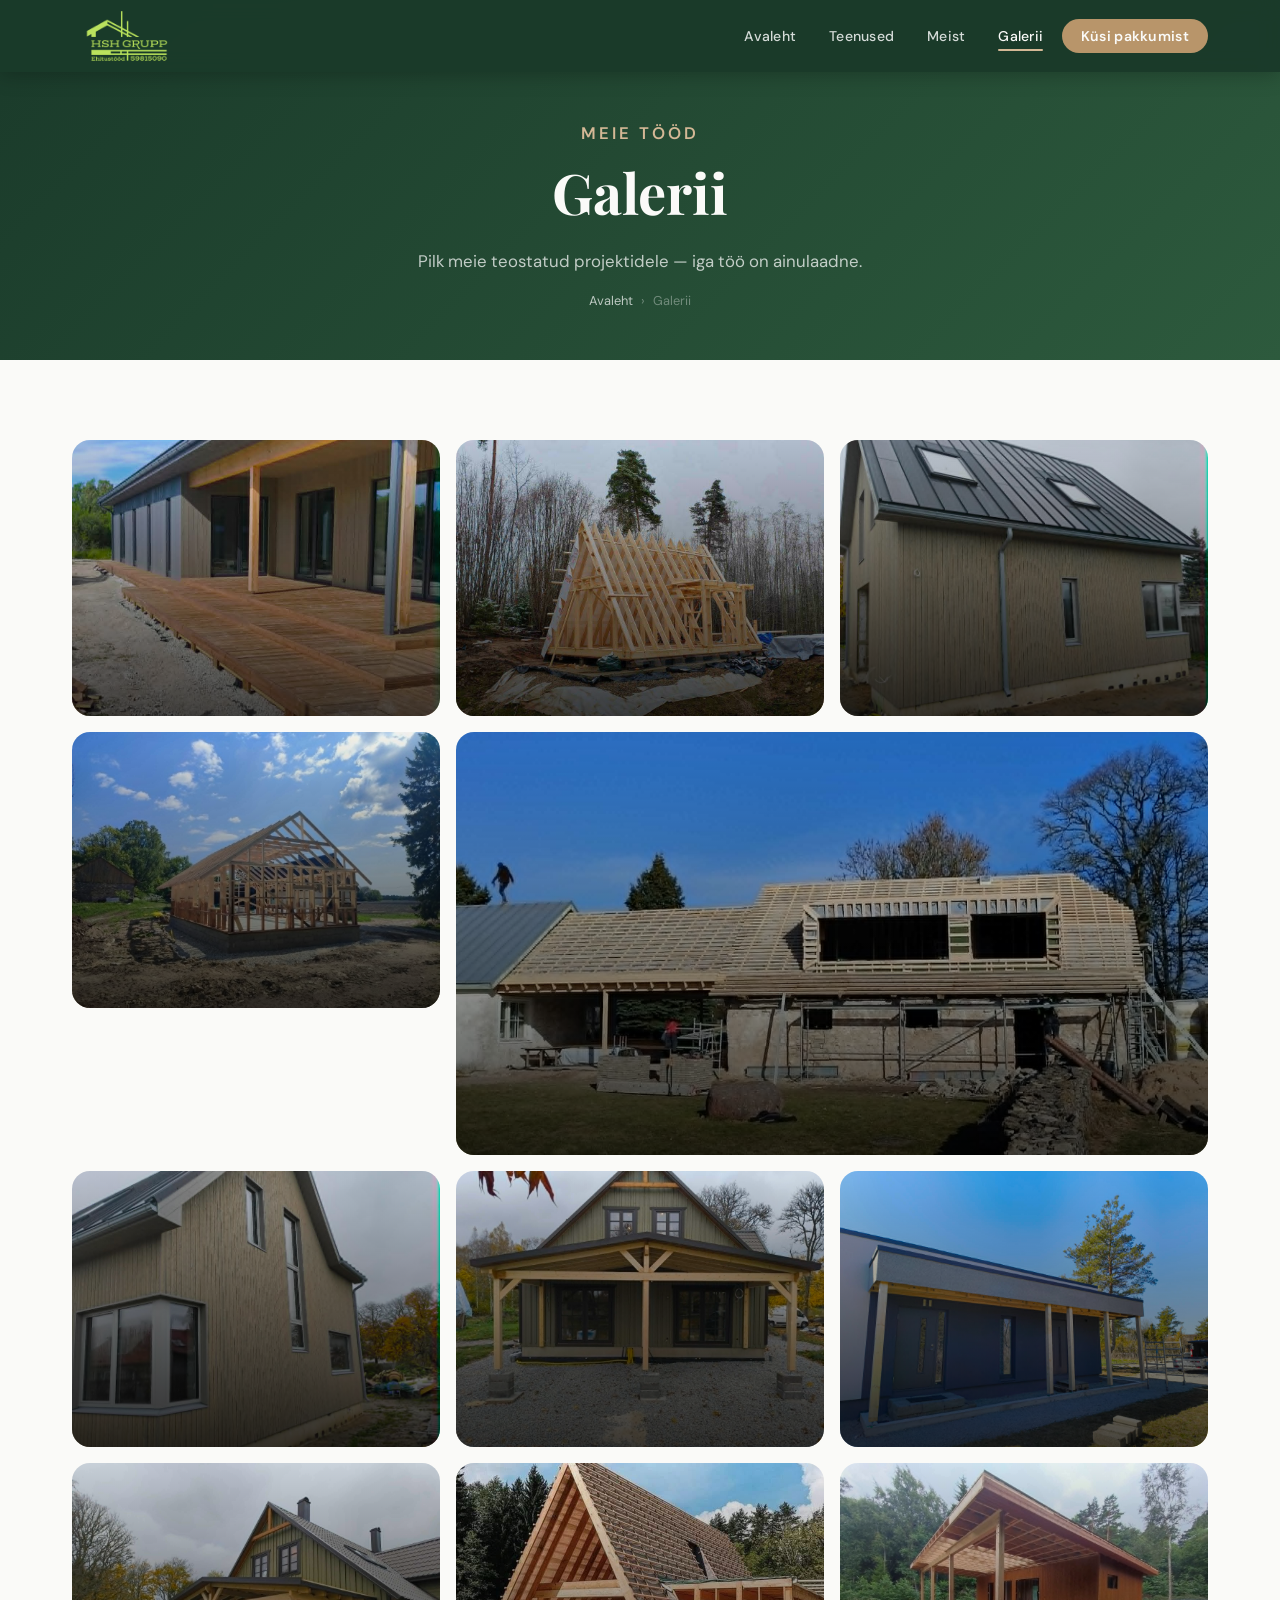
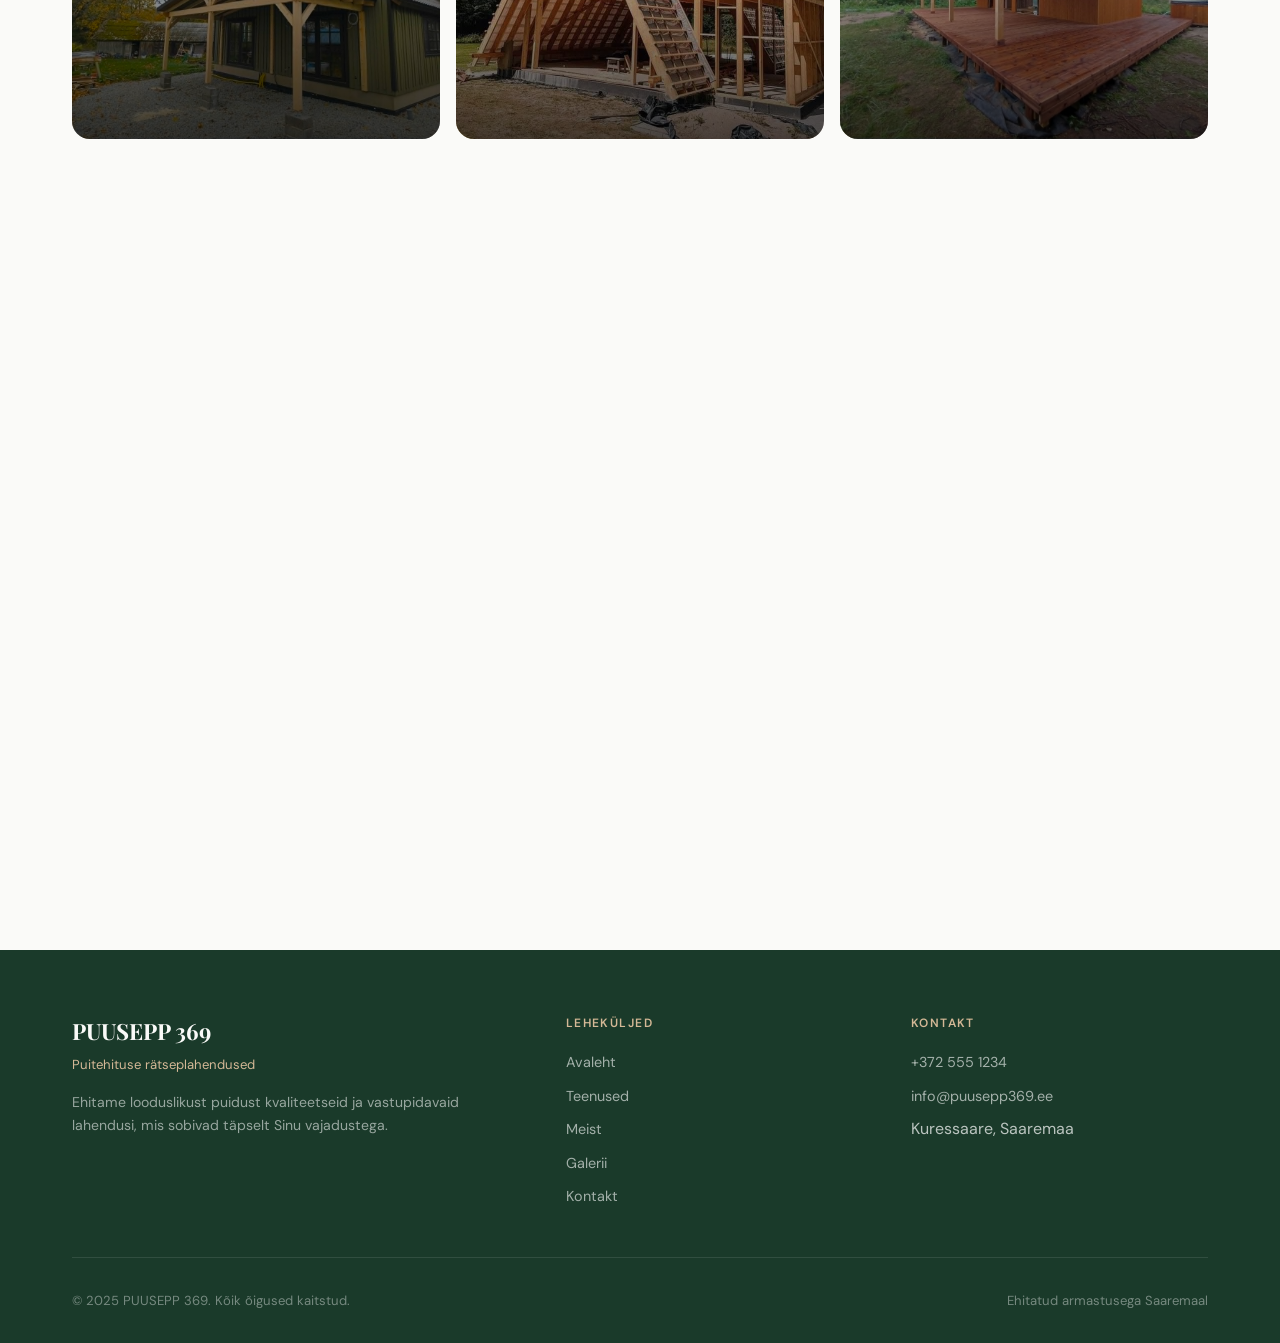
==== commit e3ed8007: "updated leht" ====
--- a/galerii.html
+++ b/galerii.html
@@ -1,56 +1,124 @@
+<!-- Asenda kogu galerii.html selle koodiga -->
 <!DOCTYPE html>
 <html lang="et">
 <head>
   <meta charset="UTF-8" />
   <meta name="viewport" content="width=device-width, initial-scale=1.0" />
+
   <title>Galerii — PUUSEPP 369</title>
-  <meta name="description" content="Vaata PUUSEPP 369 tehtud töid — terrassid, saunad, karkassmajad, fassaadid ja katused." />
+  <meta name="description" content="Vaata PUUSEPP 369 tehtud töid." />
+
   <link rel="stylesheet" href="style.css" />
-  <link rel="preconnect" href="https://fonts.googleapis.com" />
-  <link rel="preconnect" href="https://fonts.gstatic.com" crossorigin />
+
   <style>
     .filter-bar {
       display: flex;
-      gap: 0.5rem;
+      gap: 0.75rem;
       flex-wrap: wrap;
-      margin-bottom: 2rem;
-    }
+      justify-content: center;
+      margin-bottom: 2.5rem;
+    }
+
     .filter-btn {
-      padding: 0.5rem 1.1rem;
-      border-radius: 30px;
-      font-size: 0.82rem;
-      font-weight: 600;
-      letter-spacing: 0.04em;
-      border: 1.5px solid rgba(26,58,42,0.2);
+      padding: 0.65rem 1.25rem;
+      border-radius: 999px;
+      border: 1.5px solid rgba(26, 58, 42, 0.2);
       color: var(--green-mid);
       background: transparent;
       cursor: pointer;
-      transition: all 0.25s ease;
+      font-weight: 600;
+      transition: 0.25s ease;
       font-family: var(--font-body);
     }
+
     .filter-btn:hover,
     .filter-btn.active {
       background: var(--green-mid);
       color: var(--white);
       border-color: var(--green-mid);
     }
+
     .gallery-grid {
       display: grid;
       grid-template-columns: repeat(3, 1fr);
       gap: 1rem;
-    }
+      align-items: start;
+    }
+
+    .gallery-item {
+      position: relative;
+      overflow: hidden;
+      border-radius: 18px;
+      cursor: pointer;
+      aspect-ratio: 4 / 3;
+      min-height: unset;
+      background: #eee;
+    }
+
+    .gallery-item.large {
+      grid-column: span 2;
+      aspect-ratio: 16 / 9;
+    }
+
+    .gallery-img {
+      width: 100%;
+      height: 100%;
+      object-fit: cover;
+      display: block;
+      transition: transform 0.4s ease;
+    }
+
+    .gallery-item:hover .gallery-img {
+      transform: scale(1.05);
+    }
+
+    .gallery-overlay {
+      position: absolute;
+      inset: 0;
+      background: linear-gradient(
+        to top,
+        rgba(0, 0, 0, 0.7),
+        rgba(0, 0, 0, 0.05)
+      );
+      display: flex;
+      align-items: flex-end;
+      padding: 1rem;
+      opacity: 1;
+    }
+
+    .gallery-item-label {
+      color: white;
+      font-weight: 700;
+      font-size: 0.95rem;
+    }
+
     .gallery-item[data-hidden="true"] {
       display: none;
     }
-    @media (max-width: 768px) {
-      .gallery-grid { grid-template-columns: repeat(2, 1fr); }
-      .gallery-item:nth-child(5) { grid-column: span 1; }
-    }
-    @media (max-width: 480px) {
-      .gallery-grid { grid-template-columns: 1fr; }
+
+    @media (max-width: 900px) {
+      .gallery-grid {
+        grid-template-columns: repeat(2, 1fr);
+      }
+
+      .gallery-item.large {
+        grid-column: span 1;
+        aspect-ratio: 4 / 3;
+      }
+    }
+
+    @media (max-width: 600px) {
+      .gallery-grid {
+        grid-template-columns: 1fr;
+      }
+
+      .gallery-item {
+        aspect-ratio: 4 / 3;
+      }
     }
   </style>
 </head>
+
 <body>
 
   <nav class="nav" aria-label="Peamine navigatsioon">
@@ -58,6 +126,7 @@
       <a href="index.html" class="nav-logo" aria-label="PUUSEPP 369 — avaleht">
         <img src="pildid/logo2.png" alt="PUUSEPP 369" class="nav-logo-img">
       </a>
+
       <ul class="nav-links" role="list">
         <li><a href="index.html">Avaleht</a></li>
         <li><a href="teenused.html">Teenused</a></li>
@@ -65,6 +134,7 @@
         <li><a href="galerii.html" class="active">Galerii</a></li>
         <li><a href="kontakt.html" class="nav-cta">Küsi pakkumist</a></li>
       </ul>
+
       <button class="hamburger" aria-label="Menüü" aria-expanded="false">
         <span></span><span></span><span></span>
       </button>
@@ -85,6 +155,7 @@
         <p class="section-label light">Meie tööd</p>
         <h1>Galerii</h1>
         <p>Pilk meie teostatud projektidele — iga töö on ainulaadne.</p>
+
         <div class="breadcrumb">
           <a href="index.html">Avaleht</a>
           <span>›</span>
@@ -95,101 +166,114 @@
 
     <section class="section">
       <div class="container">
-        <div class="filter-bar" role="toolbar" aria-label="Filtreeri kategooria järgi">
-          <button class="filter-btn active" data-filter="all">Kõik</button>
-          <button class="filter-btn" data-filter="terrassid">Terrassid</button>
-          <button class="filter-btn" data-filter="karkassmajad">Karkassmajad</button>
-          <button class="filter-btn" data-filter="varikatused">Varikatused</button>
-          <button class="filter-btn" data-filter="saunad">Saunad</button>
-          <button class="filter-btn" data-filter="fassaadid">Fassaadid</button>
-          <button class="filter-btn" data-filter="katused">Katused</button>
-        </div>
 
         <div class="gallery-grid" id="galleryGrid">
+
           <div class="gallery-item fade-in" data-category="terrassid">
-            <div class="gallery-item-placeholder">
-              
-              <span class="gallery-item-label">Terrass Kuressaares</span>
-            </div>
-            <div class="gallery-overlay"><div class="gallery-overlay-icon"></div></div>
-          </div>
+            <img src="pildid/1.jpg" alt="Terrass Kuressaares" class="gallery-img">
+            <div class="gallery-overlay">
+              <span class="gallery-item-label"></span>
+            </div>
+          </div>
+
           <div class="gallery-item fade-in fade-in-delay-1" data-category="saunad">
-            <div class="gallery-item-placeholder">
-              
-              <span class="gallery-item-label">Saun Saaremaal</span>
-            </div>
-            <div class="gallery-overlay"><div class="gallery-overlay-icon"></div></div>
-          </div>
+            <img src="pildid/2.jpg" alt="Saun Saaremaal" class="gallery-img">
+            <div class="gallery-overlay">
+              <span class="gallery-item-label"></span>
+            </div>
+          </div>
+
           <div class="gallery-item fade-in fade-in-delay-2" data-category="karkassmajad">
-            <div class="gallery-item-placeholder">
-              
-              <span class="gallery-item-label">Karkassmaja</span>
-            </div>
-            <div class="gallery-overlay"><div class="gallery-overlay-icon"></div></div>
-          </div>
+            <img src="pildid/3.jpg" alt="Karkassmaja" class="gallery-img">
+            <div class="gallery-overlay">
+              <span class="gallery-item-label"></span>
+            </div>
+          </div>
+
           <div class="gallery-item fade-in" data-category="fassaadid">
-            <div class="gallery-item-placeholder">
-              
-              <span class="gallery-item-label">Puitfassaad</span>
-            </div>
-            <div class="gallery-overlay"><div class="gallery-overlay-icon"></div></div>
-          </div>
-          <div class="gallery-item fade-in fade-in-delay-1" data-category="varikatused" style="grid-column: span 2;">
-            <div class="gallery-item-placeholder">
-              
-              <span class="gallery-item-label">Varikatus — suur carport</span>
-            </div>
-            <div class="gallery-overlay"><div class="gallery-overlay-icon"></div></div>
-          </div>
+            <img src="pildid/4.jpg" alt="Puitfassaad" class="gallery-img">
+            <div class="gallery-overlay">
+              <span class="gallery-item-label"></span>
+            </div>
+          </div>
+
+          <div class="gallery-item fade-in fade-in-delay-1 large" data-category="varikatused">
+            <img src="pildid/5.jpg" alt="Varikatus — suur carport" class="gallery-img">
+            <div class="gallery-overlay">
+              <span class="gallery-item-label"></span>
+            </div>
+          </div>
+
           <div class="gallery-item fade-in fade-in-delay-2" data-category="katused">
-            <div class="gallery-item-placeholder">
-              
-              <span class="gallery-item-label">Katusetöö</span>
-            </div>
-            <div class="gallery-overlay"><div class="gallery-overlay-icon"></div></div>
-          </div>
+            <img src="pildid/6.jpg" alt="Katusetöö" class="gallery-img">
+            <div class="gallery-overlay">
+              <span class="gallery-item-label"></span>
+            </div>
+          </div>
+
           <div class="gallery-item fade-in" data-category="terrassid">
-            <div class="gallery-item-placeholder">
-              
-              <span class="gallery-item-label">WPC terrass</span>
-            </div>
-            <div class="gallery-overlay"><div class="gallery-overlay-icon"></div></div>
-          </div>
+            <img src="pildid/7.jpg" alt="WPC terrass" class="gallery-img">
+            <div class="gallery-overlay">
+              <span class="gallery-item-label"></span>
+            </div>
+          </div>
+
           <div class="gallery-item fade-in fade-in-delay-1" data-category="saunad">
-            <div class="gallery-item-placeholder">
-              
-              <span class="gallery-item-label">Suitsusaun</span>
-            </div>
-            <div class="gallery-overlay"><div class="gallery-overlay-icon"></div></div>
-          </div>
+            <img src="pildid/8.jpg" alt="Suitsusaun" class="gallery-img">
+            <div class="gallery-overlay">
+              <span class="gallery-item-label"></span>
+            </div>
+          </div>
+
           <div class="gallery-item fade-in fade-in-delay-2" data-category="fassaadid">
-            <div class="gallery-item-placeholder">
-              
-              <span class="gallery-item-label">Vertikaalne laud</span>
-            </div>
-            <div class="gallery-overlay"><div class="gallery-overlay-icon"></div></div>
-          </div>
+            <img src="pildid/9.jpg" alt="Vertikaalne laud" class="gallery-img">
+            <div class="gallery-overlay">
+              <span class="gallery-item-label"></span>
+            </div>
+          </div>
+
           <div class="gallery-item fade-in" data-category="karkassmajad">
-            <div class="gallery-item-placeholder">
-              
-              <span class="gallery-item-label">Suvemaja</span>
-            </div>
-            <div class="gallery-overlay"><div class="gallery-overlay-icon"></div></div>
-          </div>
+            <img src="pildid/10.jpg" alt="Suvemaja" class="gallery-img">
+            <div class="gallery-overlay">
+              <span class="gallery-item-label"></span>
+            </div>
+          </div>
+
           <div class="gallery-item fade-in fade-in-delay-1" data-category="katused">
-            <div class="gallery-item-placeholder">
-              
-              <span class="gallery-item-label">Bituumensindel</span>
-            </div>
-            <div class="gallery-overlay"><div class="gallery-overlay-icon"></div></div>
-          </div>
+            <img src="pildid/11.jpg" alt="Bituumensindel" class="gallery-img">
+            <div class="gallery-overlay">
+              <span class="gallery-item-label"></span>
+            </div>
+          </div>
+
           <div class="gallery-item fade-in fade-in-delay-2" data-category="varikatused">
-            <div class="gallery-item-placeholder">
-              
-              <span class="gallery-item-label">Terrasi katuseääs</span>
-            </div>
-            <div class="gallery-overlay"><div class="gallery-overlay-icon"></div></div>
-          </div>
+            <img src="pildid/12.jpg" alt="Terrassi katusealune" class="gallery-img">
+            <div class="gallery-overlay">
+              <span class="gallery-item-label"></span>
+            </div>
+          </div>
+
+          <div class="gallery-item fade-in" data-category="terrassid">
+            <img src="pildid/13.jpg" alt="Terrass" class="gallery-img">
+            <div class="gallery-overlay">
+              <span class="gallery-item-label"></span>
+            </div>
+          </div>
+
+          <div class="gallery-item fade-in fade-in-delay-1" data-category="saunad">
+            <img src="pildid/14.jpg" alt="Saun" class="gallery-img">
+            <div class="gallery-overlay">
+              <span class="gallery-item-label"></span>
+            </div>
+          </div>
+
+          <div class="gallery-item fade-in fade-in-delay-2" data-category="karkassmajad">
+            <img src="pildid/15.jpg" alt="Puitmaja" class="gallery-img">
+            <div class="gallery-overlay">
+              <span class="gallery-item-label"></span>
+            </div>
+          </div>
+
         </div>
 
         <div style="text-align:center;margin-top:3rem;" class="fade-in">
@@ -198,6 +282,7 @@
           </p>
           <a href="kontakt.html" class="btn btn-primary">Alusta projekti →</a>
         </div>
+
       </div>
     </section>
   </main>
@@ -205,11 +290,16 @@
   <footer>
     <div class="container">
       <div class="footer-grid">
+
         <div class="footer-brand">
           <h3>PUUSEPP 369</h3>
           <p>Puitehituse rätseplahendused</p>
-          <p class="footer-desc">Ehitame looduslikust puidust kvaliteetseid ja vastupidavaid lahendusi, mis sobivad täpselt Sinu vajadustega.</p>
-        </div>
+          <p class="footer-desc">
+            Ehitame looduslikust puidust kvaliteetseid ja vastupidavaid lahendusi,
+            mis sobivad täpselt Sinu vajadustega.
+          </p>
+        </div>
+
         <div class="footer-col">
           <h4>Leheküljed</h4>
           <ul>
@@ -220,6 +310,7 @@
             <li><a href="kontakt.html">Kontakt</a></li>
           </ul>
         </div>
+
         <div class="footer-col">
           <h4>Kontakt</h4>
           <ul>
@@ -228,43 +319,41 @@
             <li>Kuressaare, Saaremaa</li>
           </ul>
         </div>
+
       </div>
+
       <div class="footer-bottom">
         <span>© 2025 PUUSEPP 369. Kõik õigused kaitstud.</span>
-        <span>Ehitatud armastusega Saaremaal </span>
+        <span>Ehitatud armastusega Saaremaal</span>
       </div>
     </div>
   </footer>
 
   <script src="script.js"></script>
+
   <script>
-    // Gallery filter
-    const filterBtns = document.querySelectorAll('.filter-btn');
-    const galleryItems = document.querySelectorAll('.gallery-item');
-
-    filterBtns.forEach(btn => {
-      btn.addEventListener('click', () => {
-        filterBtns.forEach(b => b.classList.remove('active'));
-        btn.classList.add('active');
+    const filterBtns = document.querySelectorAll(".filter-btn");
+    const galleryItems = document.querySelectorAll(".gallery-item");
+
+    filterBtns.forEach((btn) => {
+      btn.addEventListener("click", () => {
+        filterBtns.forEach((b) => b.classList.remove("active"));
+        btn.classList.add("active");
 
         const filter = btn.dataset.filter;
-        galleryItems.forEach(item => {
-          const cat = item.dataset.category;
-          if (filter === 'all' || cat === filter) {
-            item.removeAttribute('data-hidden');
-            item.style.display = '';
+
+        galleryItems.forEach((item) => {
+          const category = item.dataset.category;
+
+          if (filter === "all" || category === filter) {
+            item.removeAttribute("data-hidden");
           } else {
-            item.style.display = 'none';
+            item.setAttribute("data-hidden", "true");
           }
         });
-
-        // Fix span on large item when filtering
-        const spanItem = document.querySelector('.gallery-item[data-category="varikatused"]');
-        if (spanItem && !spanItem.style.display) {
-          spanItem.style.gridColumn = (filter === 'all' || filter === 'varikatused') ? 'span 2' : '';
-        }
       });
     });
   </script>
+
 </body>
-</html>
+</html>
--- a/style.css
+++ b/style.css
@@ -578,12 +578,20 @@
   justify-content: center;
   font-size: 5rem;
 }
-.why-badge {
-  position: absolute;
-  bottom: 1.5rem;
-  right: 1.5rem;
-}
-
+.why-badge{
+  position:absolute;
+  bottom:24px;
+  right:24px;
+}
+
+.credit-badge{
+  width:90px;
+  max-width:90px;
+  height:auto;
+  display:block;
+  border-radius:14px;
+  box-shadow:0 8px 24px rgba(0,0,0,0.18);
+}
 /* ===== STATS ===== */
 .stats-row {
   display: grid;
@@ -1115,6 +1123,7 @@
   font-weight: 700;
   flex-shrink: 0;
 }
+
 
 /* ===== RESPONSIVE ===== */
 @media (max-width: 1024px) {
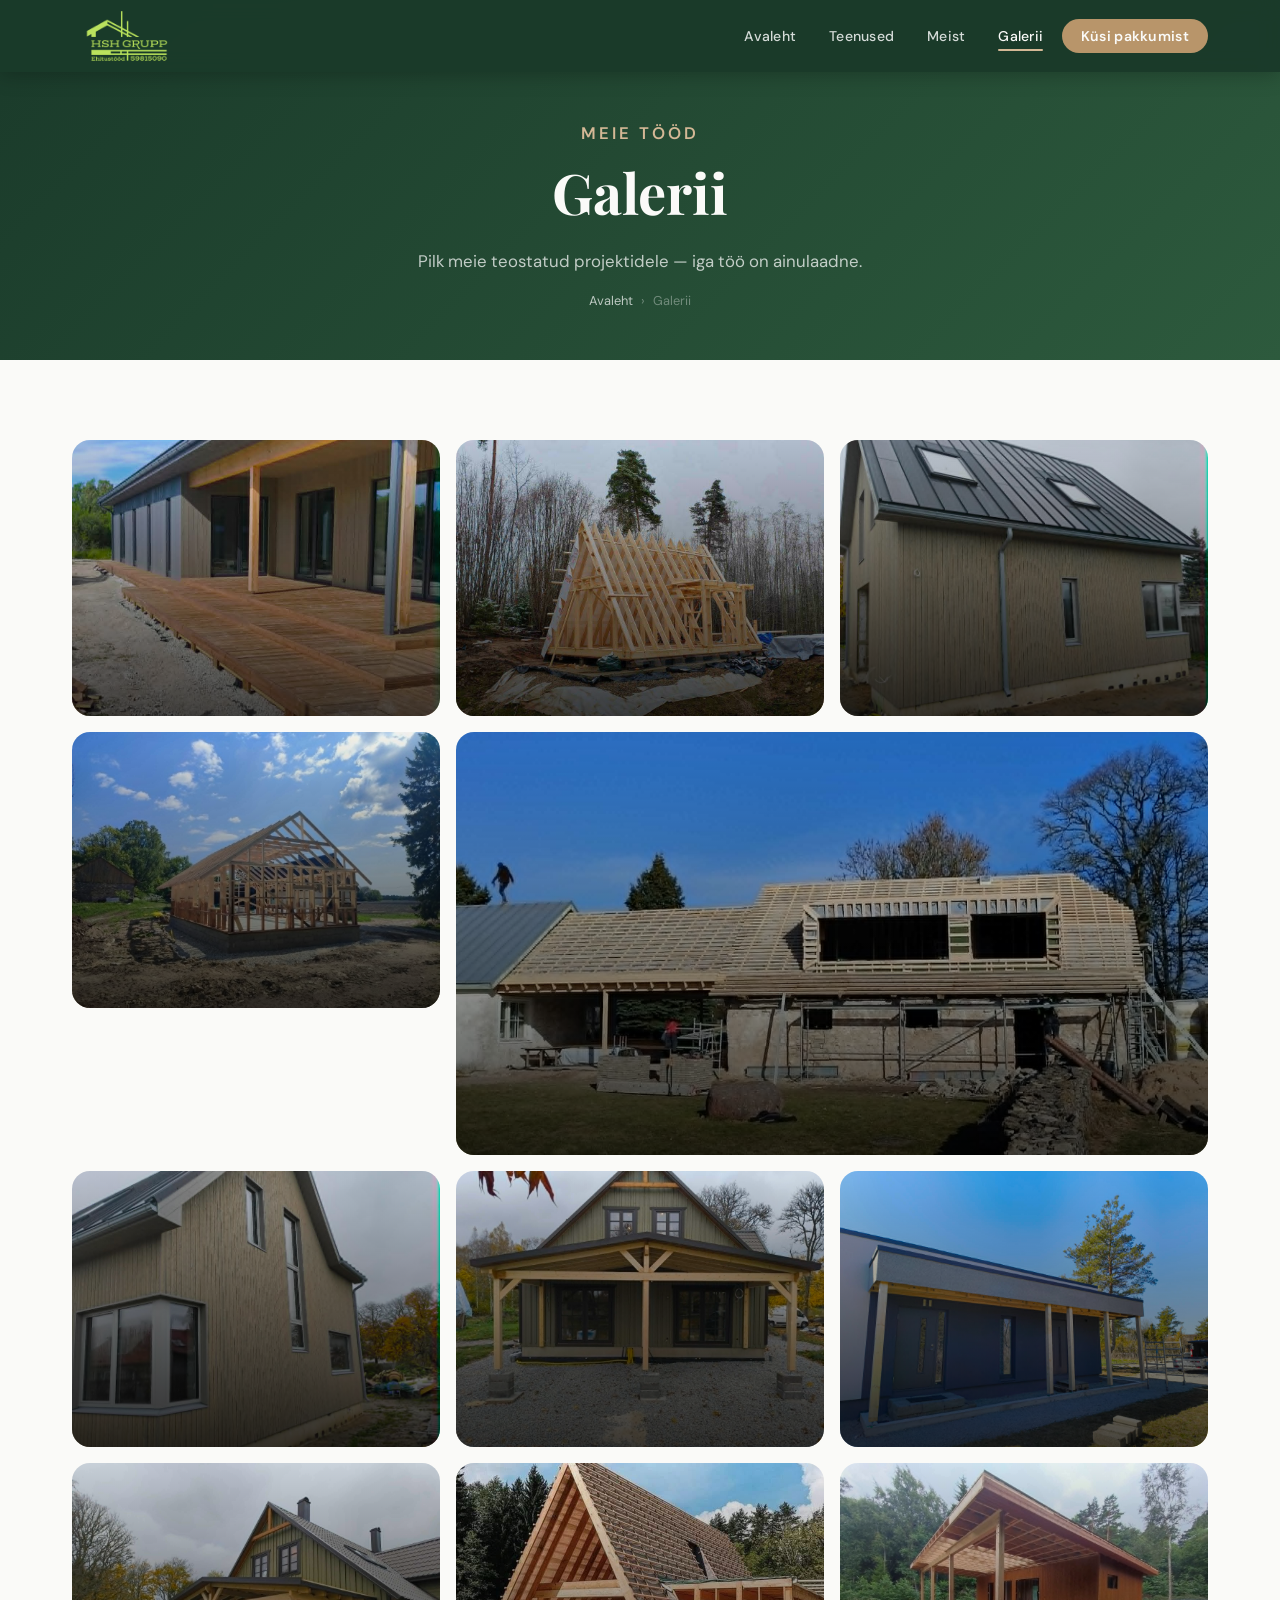
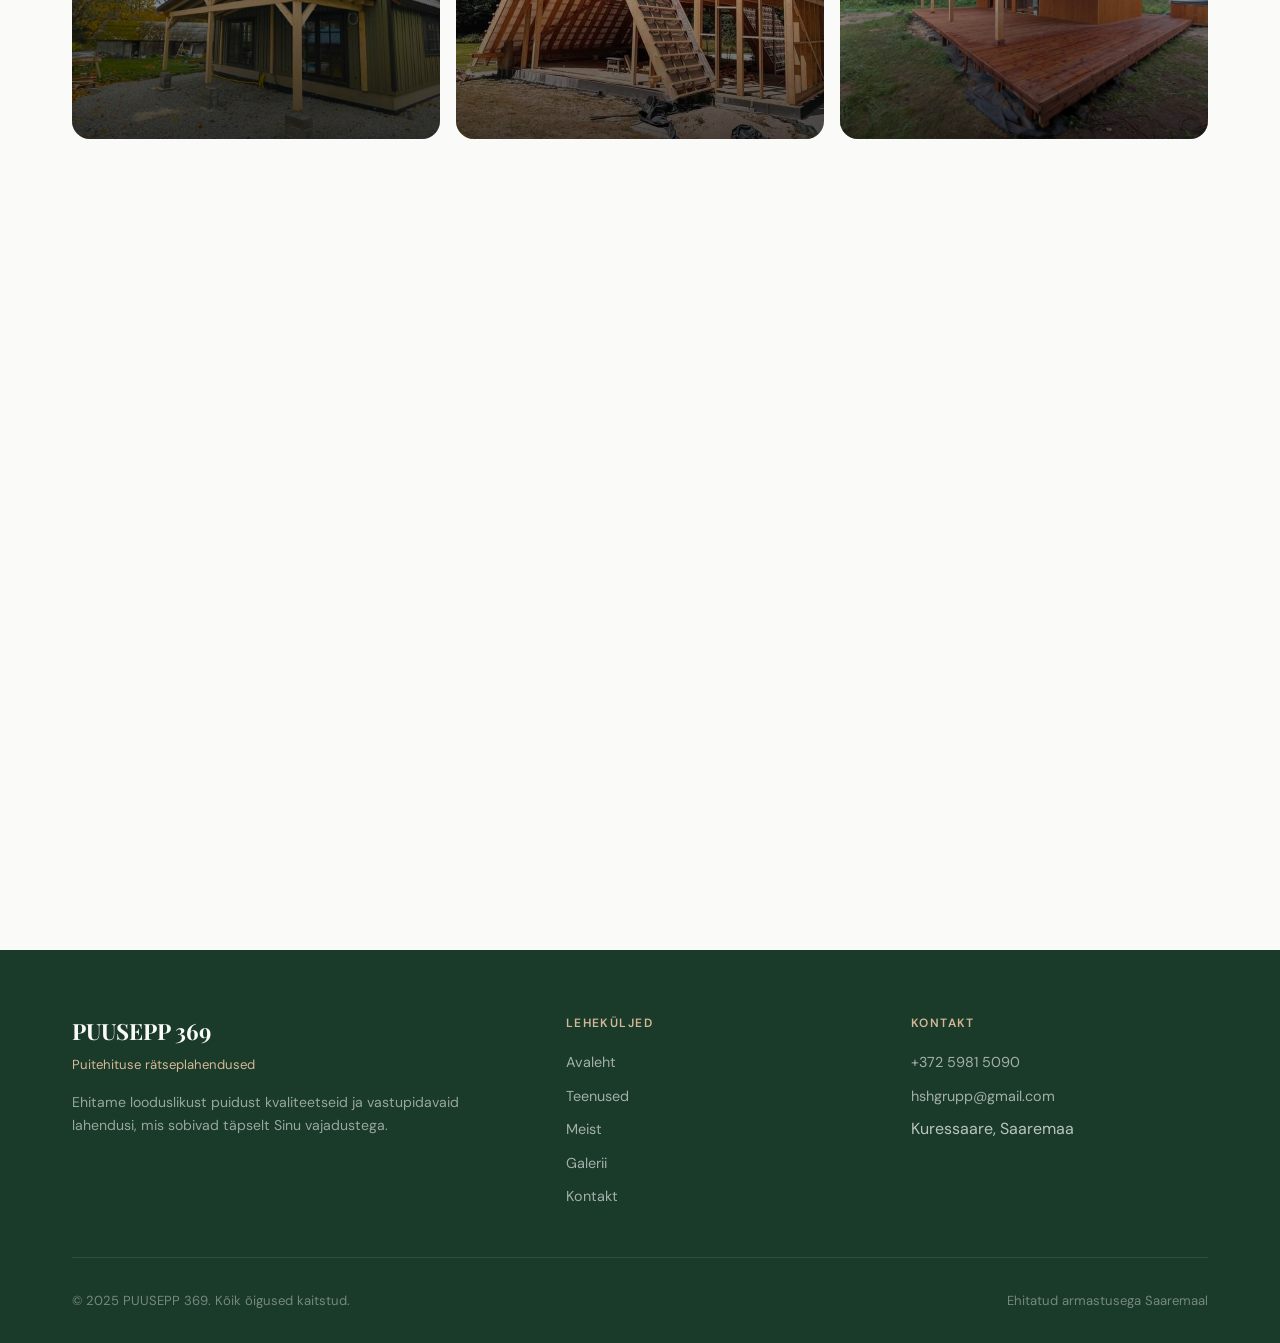
==== commit eaa02d30: "footeri numbrid" ====
--- a/galerii.html
+++ b/galerii.html
@@ -314,8 +314,8 @@
         <div class="footer-col">
           <h4>Kontakt</h4>
           <ul>
-            <li><a href="tel:+3725551234">+372 555 1234</a></li>
-            <li><a href="mailto:info@puusepp369.ee">info@puusepp369.ee</a></li>
+            <li><a href="tel:+3725551234">+372 5981 5090</a></li>
+            <li><a href="mailto:info@puusepp369.ee">hshgrupp@gmail.com</a></li>
             <li>Kuressaare, Saaremaa</li>
           </ul>
         </div>
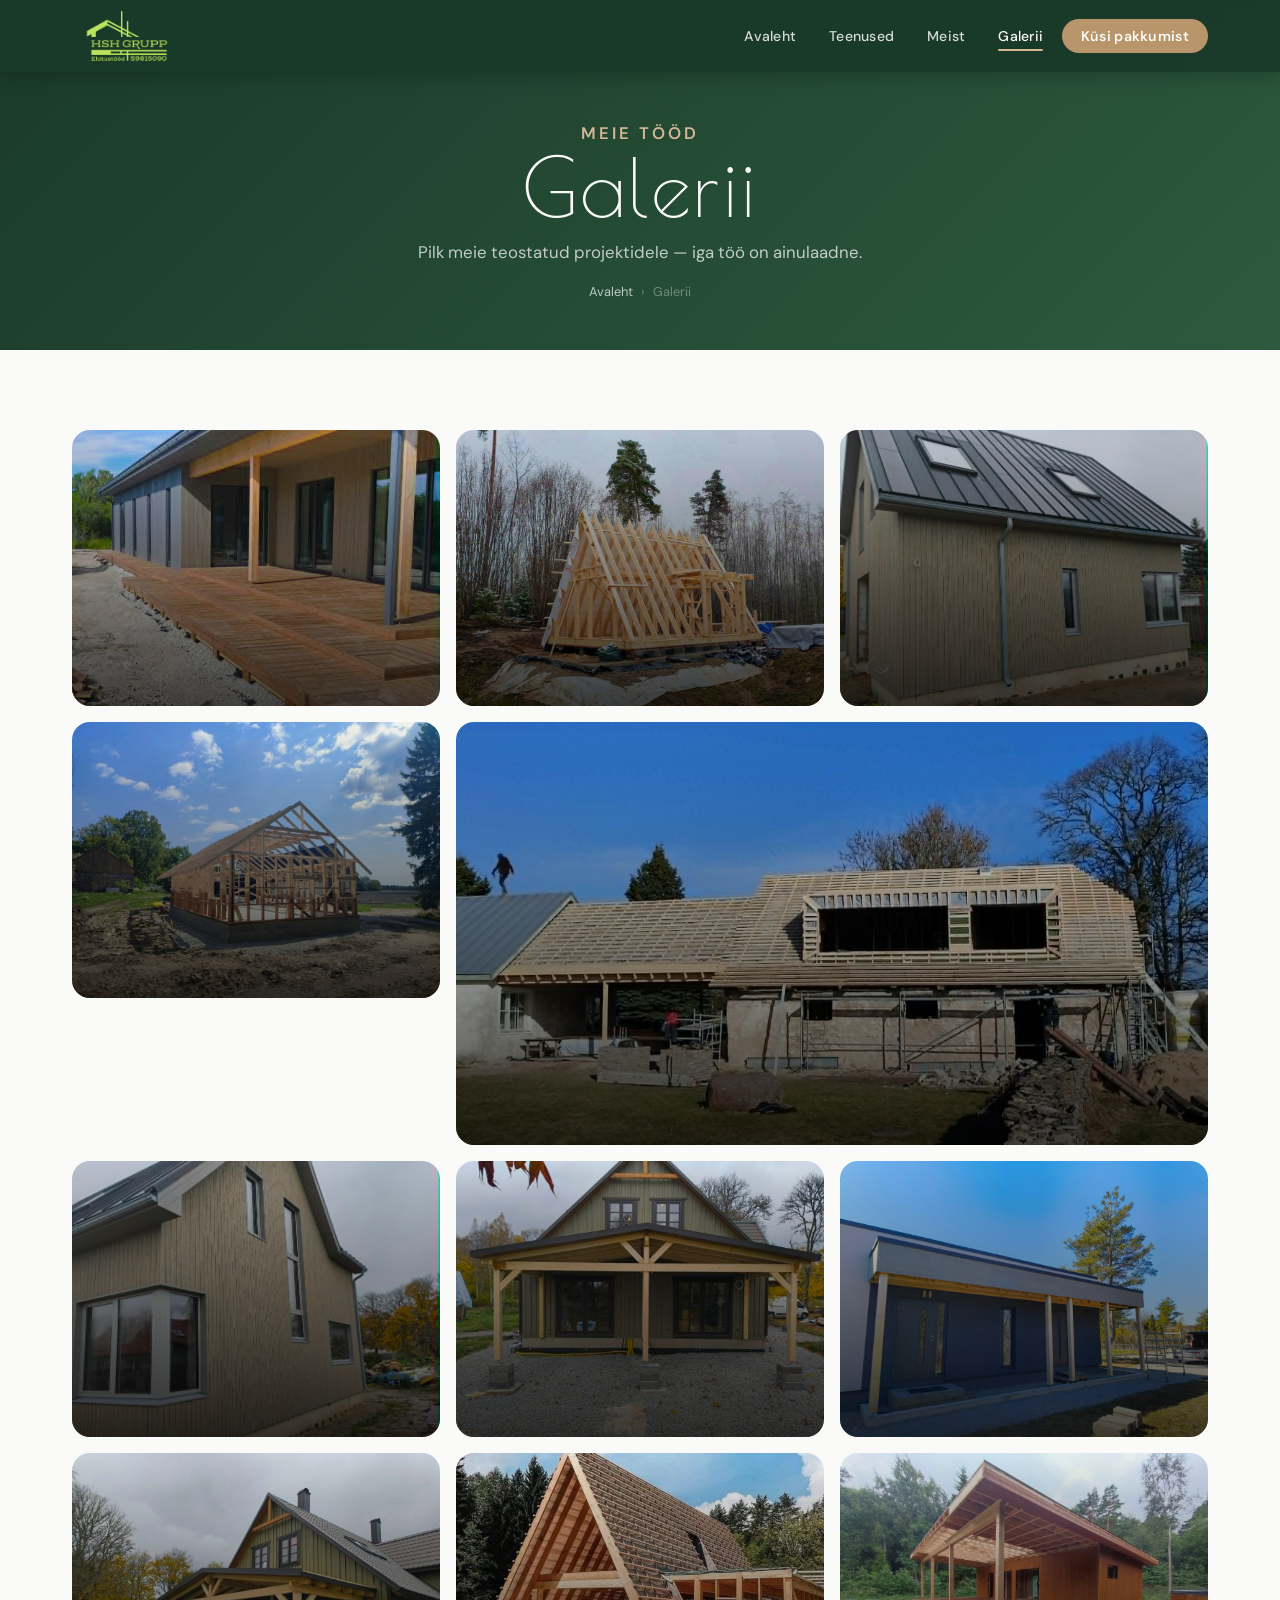
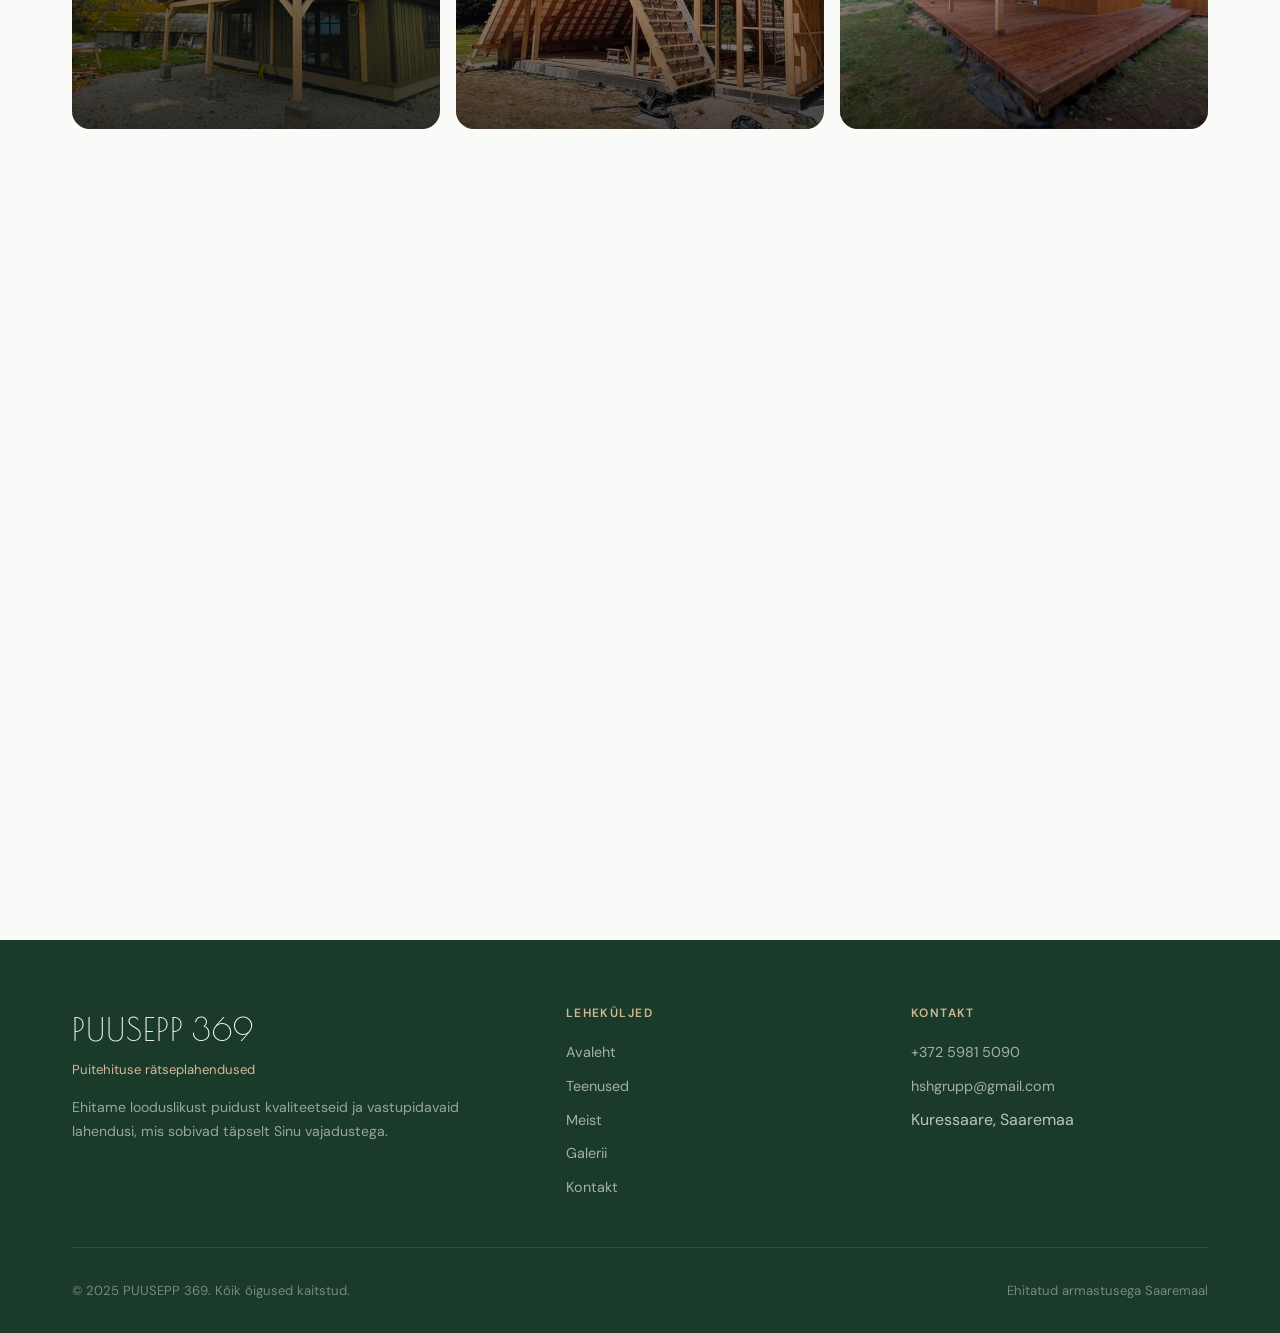
==== commit 3b7c32fe: "uuendused" ====
--- a/galerii.html
+++ b/galerii.html
@@ -331,29 +331,6 @@
 
   <script src="script.js"></script>
 
-  <script>
-    const filterBtns = document.querySelectorAll(".filter-btn");
-    const galleryItems = document.querySelectorAll(".gallery-item");
-
-    filterBtns.forEach((btn) => {
-      btn.addEventListener("click", () => {
-        filterBtns.forEach((b) => b.classList.remove("active"));
-        btn.classList.add("active");
-
-        const filter = btn.dataset.filter;
-
-        galleryItems.forEach((item) => {
-          const category = item.dataset.category;
-
-          if (filter === "all" || category === filter) {
-            item.removeAttribute("data-hidden");
-          } else {
-            item.setAttribute("data-hidden", "true");
-          }
-        });
-      });
-    });
-  </script>
 
 </body>
 </html>
--- a/style.css
+++ b/style.css
@@ -1,4 +1,4 @@
-@import url('https://fonts.googleapis.com/css2?family=Playfair+Display:wght@400;600;700&family=DM+Sans:wght@300;400;500;600&display=swap');
+@import url('https://fonts.googleapis.com/css2?family=Poiret+One&family=DM+Sans:wght@300;400;500;600;700&display=swap');
 
 /* ===== CSS VARIABLES ===== */
 :root {
@@ -7,28 +7,44 @@
   --green-light: #3d7a52;
   --green-accent: #4e9a68;
   --green-pale: #e8f0eb;
+
   --wood-light: #d4b896;
   --wood-mid: #b8956a;
   --wood-warm: #f5ede3;
+
   --white: #fafaf8;
   --gray-light: #f0ede8;
   --gray-mid: #8a8a82;
   --gray-dark: #2a2a25;
   --text: #1e1e1a;
+
   --shadow-sm: 0 2px 12px rgba(26,58,42,0.10);
   --shadow-md: 0 8px 32px rgba(26,58,42,0.15);
   --shadow-lg: 0 20px 60px rgba(26,58,42,0.20);
+
   --radius: 4px;
   --radius-lg: 12px;
   --transition: 0.35s cubic-bezier(0.4, 0, 0.2, 1);
   --nav-height: 72px;
-  --font-display: 'Playfair Display', Georgia, serif;
-  --font-body: 'DM Sans', 'Helvetica Neue', sans-serif;
+
+  --font-display: 'Poiret One', sans-serif;
+  --font-body: 'DM Sans', sans-serif;
 }
 
 /* ===== RESET ===== */
-*, *::before, *::after { box-sizing: border-box; margin: 0; padding: 0; }
-html { scroll-behavior: smooth; font-size: 16px; }
+*,
+*::before,
+*::after {
+  box-sizing: border-box;
+  margin: 0;
+  padding: 0;
+}
+
+html {
+  scroll-behavior: smooth;
+  font-size: 16px;
+}
+
 body {
   font-family: var(--font-body);
   color: var(--text);
@@ -36,15 +52,55 @@
   line-height: 1.6;
   overflow-x: hidden;
 }
-img { max-width: 100%; display: block; }
-a { text-decoration: none; color: inherit; }
-ul { list-style: none; }
-button { cursor: pointer; font-family: var(--font-body); border: none; background: none; }
+
+img {
+  max-width: 100%;
+  display: block;
+}
+
+a {
+  text-decoration: none;
+  color: inherit;
+}
+
+ul {
+  list-style: none;
+}
+
+button {
+  cursor: pointer;
+  font-family: var(--font-body);
+  border: none;
+  background: none;
+}
+
+/* ===== GLOBAL HEADINGS FONT ===== */
+h1,
+h2,
+h3,
+h4,
+.hero-title,
+.section-title,
+.page-hero h1,
+.service-card-title,
+.service-detail-content h2,
+.about-story-text h2,
+.value-card h4,
+.contact-form h3,
+.contact-card h3,
+.cta-content h2,
+.footer-brand h3 {
+  font-family: var(--font-display);
+  font-weight: 400;
+  letter-spacing: 0.03em;
+}
 
 /* ===== NAVIGATION ===== */
 .nav {
   position: fixed;
-  top: 0; left: 0; right: 0;
+  top: 0;
+  left: 0;
+  right: 0;
   z-index: 1000;
   height: var(--nav-height);
   display: flex;
@@ -54,9 +110,11 @@
   box-shadow: 0 2px 20px rgba(0,0,0,0.25);
   transition: background var(--transition);
 }
+
 .nav.scrolled {
   background: rgba(26, 58, 42, 1);
 }
+
 nav .nav-inner {
   display: flex !important;
   align-items: center;
@@ -67,58 +125,26 @@
   padding: 0 2rem;
   flex-direction: row !important;
 }
+
 .nav-logo {
   display: flex;
   align-items: center;
 }
-.nav-logo-mark {
-  width: 42px;
-  height: 60px;
-  background: var(--wood-mid);
-  border-radius: 6px;
-  display: flex;
-  align-items: center;
-  justify-content: center;
-  font-family: var(--font-display);
-  font-size: 1.1rem;
-  color: var(--white);
-  font-weight: 700;
-  letter-spacing: -0.5px;
-  flex-shrink: 0;
-}
-.nav-logo-text {
-  display: flex;
-  flex-direction: column;
-  justify-content: center;
-}
+
 .nav-logo-img {
   height: 110px;
   width: auto;
   display: block;
   object-fit: contain;
 }
-.nav-logo-name {
-  font-family: var(--font-display);
-  font-size: 1.05rem;
-  font-weight: 700;
-  color: var(--white);
-  letter-spacing: 0.02em;
-  line-height: 1.1;
-}
-.nav-logo-sub {
-  font-size: 0.62rem;
-  color: var(--wood-light);
-  letter-spacing: 0.08em;
-  text-transform: uppercase;
-  line-height: 1;
-  margin-top: 2px;
-}
+
 nav .nav-links {
   display: flex !important;
   align-items: center;
   gap: 0.25rem;
   flex-direction: row !important;
 }
+
 .nav-links a {
   color: rgba(255,255,255,0.82);
   font-size: 0.88rem;
@@ -129,36 +155,49 @@
   transition: color var(--transition), background var(--transition);
   position: relative;
 }
+
 .nav-links a::after {
   content: '';
   position: absolute;
-  bottom: 2px; left: 50%; right: 50%;
+  bottom: 2px;
+  left: 50%;
+  right: 50%;
   height: 2px;
   background: var(--wood-light);
   border-radius: 2px;
   transition: left var(--transition), right var(--transition);
 }
-.nav-links a:hover, .nav-links a.active {
-  color: var(--white);
-}
-.nav-links a:hover::after, .nav-links a.active::after {
-  left: 0.9rem; right: 0.9rem;
-}
+
+.nav-links a:hover,
+.nav-links a.active {
+  color: var(--white);
+}
+
+.nav-links a:hover::after,
+.nav-links a.active::after {
+  left: 0.9rem;
+  right: 0.9rem;
+}
+
 .nav-cta {
   background: var(--wood-mid) !important;
   color: var(--white) !important;
   padding: 0.5rem 1.2rem !important;
   border-radius: 30px !important;
   font-weight: 600 !important;
-  transition: background var(--transition), transform var(--transition), box-shadow var(--transition) !important;
-}
-.nav-cta::after { display: none !important; }
+}
+
+.nav-cta::after {
+  display: none !important;
+}
+
 .nav-cta:hover {
   background: var(--wood-warm) !important;
   color: var(--green-dark) !important;
   transform: translateY(-1px);
   box-shadow: 0 4px 16px rgba(184,149,106,0.4) !important;
 }
+
 .hamburger {
   display: none;
   flex-direction: column;
@@ -166,6 +205,7 @@
   width: 28px;
   padding: 4px 0;
 }
+
 .hamburger span {
   display: block;
   height: 2px;
@@ -173,17 +213,31 @@
   border-radius: 2px;
   transition: transform var(--transition), opacity var(--transition), width var(--transition);
 }
-.hamburger span:nth-child(2) { width: 70%; }
-.hamburger.open span:nth-child(1) { transform: translateY(7px) rotate(45deg); }
-.hamburger.open span:nth-child(2) { opacity: 0; width: 0; }
-.hamburger.open span:nth-child(3) { transform: translateY(-7px) rotate(-45deg); }
-
-/* Mobile nav */
+
+.hamburger span:nth-child(2) {
+  width: 70%;
+}
+
+.hamburger.open span:nth-child(1) {
+  transform: translateY(7px) rotate(45deg);
+}
+
+.hamburger.open span:nth-child(2) {
+  opacity: 0;
+  width: 0;
+}
+
+.hamburger.open span:nth-child(3) {
+  transform: translateY(-7px) rotate(-45deg);
+}
+
+/* ===== MOBILE NAV ===== */
 .mobile-menu {
   display: none;
   position: fixed;
   top: var(--nav-height);
-  left: 0; right: 0;
+  left: 0;
+  right: 0;
   background: var(--green-dark);
   z-index: 999;
   padding: 1.5rem 2rem 2rem;
@@ -195,43 +249,54 @@
   opacity: 0;
   transition: transform var(--transition), opacity var(--transition);
 }
+
 .mobile-menu.open {
   display: flex;
   transform: translateY(0);
   opacity: 1;
 }
+
 .mobile-menu a {
   color: rgba(255,255,255,0.85);
   font-size: 1rem;
   font-weight: 500;
   padding: 0.75rem 0;
   border-bottom: 1px solid rgba(255,255,255,0.08);
-  transition: color var(--transition);
-}
-.mobile-menu a:last-child { border-bottom: none; }
-.mobile-menu a:hover { color: var(--wood-light); }
-
-/* ===== LAYOUT UTILITIES ===== */
+}
+
+.mobile-menu a:last-child {
+  border-bottom: none;
+}
+
+.mobile-menu a:hover {
+  color: var(--wood-light);
+}
+
+/* ===== LAYOUT ===== */
 .container {
   max-width: 1200px;
   margin: 0 auto;
   padding: 0 2rem;
 }
+
 .section {
   padding: 5rem 0;
 }
+
 .section-alt {
   background: var(--gray-light);
 }
+
 .section-dark {
   background: var(--green-dark);
   color: var(--white);
 }
+
 .section-wood {
   background: var(--wood-warm);
 }
 
-/* Section headers */
+/* ===== SECTION TEXT ===== */
 .section-label {
   font-size: 0.72rem;
   letter-spacing: 0.18em;
@@ -239,24 +304,34 @@
   color: var(--green-accent);
   font-weight: 600;
   margin-bottom: 0.75rem;
-}
-.section-label.light { color: var(--wood-light); }
+  font-family: var(--font-body);
+}
+
+.section-label.light {
+  color: var(--wood-light);
+}
+
 .section-title {
-  font-family: var(--font-display);
-  font-size: clamp(1.8rem, 3.5vw, 2.8rem);
-  font-weight: 700;
-  line-height: 1.2;
+  font-size: clamp(2.2rem, 4.5vw, 3.4rem);
+  line-height: 1.1;
   color: var(--green-dark);
   margin-bottom: 1rem;
 }
-.section-title.light { color: var(--white); }
+
+.section-title.light {
+  color: var(--white);
+}
+
 .section-desc {
   font-size: 1.05rem;
   color: var(--gray-mid);
   max-width: 540px;
   line-height: 1.7;
 }
-.section-desc.light { color: rgba(255,255,255,0.72); }
+
+.section-desc.light {
+  color: rgba(255,255,255,0.72);
+}
 
 /* ===== BUTTONS ===== */
 .btn {
@@ -272,84 +347,53 @@
   transition: all var(--transition);
   white-space: nowrap;
 }
+
 .btn-primary {
   background: var(--green-mid);
   color: var(--white);
   box-shadow: 0 4px 20px rgba(45,90,61,0.35);
 }
+
 .btn-primary:hover {
   background: var(--green-dark);
   transform: translateY(-2px);
   box-shadow: 0 8px 30px rgba(45,90,61,0.45);
 }
+
 .btn-wood {
   background: var(--wood-mid);
   color: var(--white);
   box-shadow: 0 4px 20px rgba(184,149,106,0.35);
 }
+
 .btn-wood:hover {
   background: #a07d55;
   transform: translateY(-2px);
   box-shadow: 0 8px 30px rgba(184,149,106,0.45);
 }
+
 .btn-outline {
   background: transparent;
   color: var(--white);
   border: 2px solid rgba(255,255,255,0.5);
 }
+
 .btn-outline:hover {
   background: rgba(255,255,255,0.12);
   border-color: rgba(255,255,255,0.8);
   transform: translateY(-2px);
 }
+
 .btn-outline-green {
   background: transparent;
   color: var(--green-mid);
   border: 2px solid var(--green-mid);
 }
+
 .btn-outline-green:hover {
   background: var(--green-mid);
   color: var(--white);
   transform: translateY(-2px);
-}
-
-/* ===== TRUST BADGE ===== */
-.trust-badge {
-  display: inline-flex;
-  flex-direction: column;
-  align-items: center;
-  justify-content: center;
-  width: 100px;
-  height: 100px;
-  border-radius: 50%;
-  background: radial-gradient(circle at 30% 30%, var(--green-light), var(--green-dark));
-  border: 3px solid var(--green-accent);
-  box-shadow: 0 4px 20px rgba(26,58,42,0.4), inset 0 1px 0 rgba(255,255,255,0.15);
-  text-align: center;
-  padding: 0.75rem;
-  position: relative;
-  cursor: default;
-  flex-shrink: 0;
-}
-.trust-badge::before {
-  content: '';
-  position: absolute;
-  inset: 5px;
-  border-radius: 50%;
-  border: 1px solid rgba(255,255,255,0.2);
-}
-.trust-badge-icon {
-  font-size: 1.1rem;
-  margin-bottom: 2px;
-}
-.trust-badge-text {
-  font-size: 0.48rem;
-  font-weight: 700;
-  letter-spacing: 0.06em;
-  text-transform: uppercase;
-  color: var(--white);
-  line-height: 1.3;
-  text-align: center;
 }
 
 /* ===== HERO ===== */
@@ -361,13 +405,15 @@
   justify-content: center;
   overflow: hidden;
 }
+
 .hero-bg {
   position: absolute;
   inset: 0;
   background:
-    linear-gradient(to bottom, rgba(15,35,22,0.72) 0%, rgba(26,58,42,0.55) 50%, rgba(15,35,22,0.80) 100%),
+    linear-gradient(to bottom, rgba(15,35,22,0.72), rgba(26,58,42,0.55), rgba(15,35,22,0.80)),
     url('https://images.unsplash.com/photo-1448375240586-882707db888b?w=1600&q=80') center/cover no-repeat;
 }
+
 .hero-content {
   position: relative;
   z-index: 2;
@@ -376,8 +422,10 @@
   padding: 2rem;
   max-width: 800px;
 }
+
 .hero-label {
   display: inline-block;
+  font-family: var(--font-body);
   font-size: 0.72rem;
   letter-spacing: 0.22em;
   text-transform: uppercase;
@@ -389,18 +437,19 @@
   border-radius: 30px;
   background: rgba(212,184,150,0.08);
 }
+
 .hero-title {
-  font-family: var(--font-display);
-  font-size: clamp(2.5rem, 7vw, 5.5rem);
-  font-weight: 700;
-  line-height: 1.05;
+  font-size: clamp(3.6rem, 9vw, 7rem);
+  line-height: 0.95;
+  color: var(--white);
   margin-bottom: 0.5rem;
-  letter-spacing: -0.02em;
-}
+}
+
 .hero-title span {
   color: var(--wood-light);
   display: block;
 }
+
 .hero-tagline {
   font-size: clamp(0.9rem, 2vw, 1.1rem);
   letter-spacing: 0.15em;
@@ -409,6 +458,7 @@
   font-weight: 500;
   margin-bottom: 1.5rem;
 }
+
 .hero-desc {
   font-size: clamp(1rem, 2vw, 1.15rem);
   color: rgba(255,255,255,0.78);
@@ -416,12 +466,14 @@
   margin: 0 auto 2.5rem;
   line-height: 1.75;
 }
+
 .hero-btns {
   display: flex;
   gap: 1rem;
   justify-content: center;
   flex-wrap: wrap;
 }
+
 .hero-scroll {
   position: absolute;
   bottom: 2.5rem;
@@ -437,15 +489,48 @@
   letter-spacing: 0.12em;
   text-transform: uppercase;
 }
+
 .scroll-line {
   width: 1px;
   height: 40px;
   background: linear-gradient(to bottom, rgba(255,255,255,0), rgba(255,255,255,0.4));
   animation: scrollAnim 2s ease-in-out infinite;
 }
+
 @keyframes scrollAnim {
-  0%, 100% { opacity: 0.3; transform: scaleY(1); }
-  50% { opacity: 1; transform: scaleY(0.6); }
+  0%, 100% {
+    opacity: 0.3;
+    transform: scaleY(1);
+  }
+
+  50% {
+    opacity: 1;
+    transform: scaleY(0.6);
+  }
+}
+
+/* ===== PAGE HERO ===== */
+.page-hero {
+  padding-top: calc(var(--nav-height) + 3rem);
+  padding-bottom: 3rem;
+  background: linear-gradient(135deg, var(--green-dark), var(--green-mid));
+  color: var(--white);
+  text-align: center;
+}
+
+.page-hero h1 {
+  font-size: clamp(3rem, 7vw, 5rem);
+  line-height: 1;
+  margin-bottom: 0.75rem;
+  color: var(--white);
+}
+
+.page-hero p {
+  font-family: var(--font-body);
+  font-size: 1.05rem;
+  color: rgba(255,255,255,0.72);
+  max-width: 500px;
+  margin: 0 auto;
 }
 
 /* ===== SERVICES GRID ===== */
@@ -454,6 +539,7 @@
   grid-template-columns: repeat(auto-fit, minmax(320px, 1fr));
   gap: 1.5rem;
 }
+
 .service-card {
   background: var(--white);
   border-radius: var(--radius-lg);
@@ -462,51 +548,45 @@
   transition: transform var(--transition), box-shadow var(--transition);
   border: 1px solid rgba(26,58,42,0.07);
 }
+
 .service-card:hover {
   transform: translateY(-6px);
   box-shadow: var(--shadow-lg);
 }
+
 .service-card-img {
   height: 200px;
   background: var(--green-pale);
   overflow: hidden;
-  position: relative;
-}
+}
+
 .service-card-img img {
-  width: 100%; height: 100%;
+  width: 100%;
+  height: 100%;
   object-fit: cover;
   transition: transform 0.6s ease;
 }
+
 .service-card:hover .service-card-img img {
   transform: scale(1.06);
 }
-.service-card-img-placeholder {
-  width: 100%; height: 100%;
-  display: flex;
-  align-items: center;
-  justify-content: center;
-  background: linear-gradient(135deg, var(--green-pale), var(--wood-warm));
-  font-size: 3rem;
-}
+
 .service-card-body {
   padding: 1.5rem;
 }
-.service-card-icon {
-  font-size: 1.6rem;
-  margin-bottom: 0.75rem;
-}
+
 .service-card-title {
-  font-family: var(--font-display);
-  font-size: 1.3rem;
-  font-weight: 700;
+  font-size: 1.7rem;
   color: var(--green-dark);
   margin-bottom: 0.6rem;
 }
+
 .service-card-desc {
   font-size: 0.9rem;
   color: var(--gray-mid);
   line-height: 1.65;
 }
+
 .service-tag {
   display: inline-block;
   margin-top: 1rem;
@@ -527,17 +607,20 @@
   gap: 4rem;
   align-items: center;
 }
+
 .why-items {
   display: flex;
   flex-direction: column;
   gap: 1.5rem;
   margin-top: 2rem;
 }
+
 .why-item {
   display: flex;
   gap: 1.25rem;
   align-items: flex-start;
 }
+
 .why-item-icon {
   width: 48px;
   height: 48px;
@@ -550,151 +633,140 @@
   flex-shrink: 0;
   border: 1px solid rgba(26,58,42,0.1);
 }
+
 .why-item h4 {
-  font-family: var(--font-display);
-  font-size: 1.05rem;
+  font-size: 1.45rem;
   color: var(--green-dark);
   margin-bottom: 0.3rem;
 }
+
 .why-item p {
+  font-family: var(--font-body);
   font-size: 0.88rem;
   color: var(--gray-mid);
   line-height: 1.6;
 }
+
 .why-visual {
   position: relative;
   border-radius: var(--radius-lg);
   overflow: hidden;
   height: 480px;
 }
-.why-visual img, .why-visual-placeholder {
-  width: 100%; height: 100%;
+
+.why-visual img {
+  width: 100%;
+  height: 100%;
   object-fit: cover;
 }
-.why-visual-placeholder {
-  background: linear-gradient(135deg, var(--green-pale) 0%, var(--wood-warm) 100%);
-  display: flex;
-  align-items: center;
-  justify-content: center;
-  font-size: 5rem;
-}
-.why-badge{
-  position:absolute;
-  bottom:24px;
-  right:24px;
-}
-
-.credit-badge{
-  width:90px;
-  max-width:90px;
-  height:auto;
-  display:block;
-  border-radius:14px;
-  box-shadow:0 8px 24px rgba(0,0,0,0.18);
-}
-/* ===== STATS ===== */
-.stats-row {
+
+.why-badge {
+  position: absolute;
+  bottom: 18px;
+  right: 18px;
+  z-index: 5;
+}
+
+.why-badge .credit-badge {
+  width: 100px !important;
+  height: auto !important;
+  object-fit: contain !important;
+}
+/* ===== STATS SECTION ===== */
+.stats-section {
+  padding: 4.5rem 0;
+  background: var(--green-dark);
+  color: var(--white);
+}
+
+.stats-grid {
   display: grid;
-  grid-template-columns: repeat(4, 1fr);
-  gap: 2rem;
+  grid-template-columns: repeat(3, 1fr);
+  gap: 1.5rem;
+}
+
+.stat-card {
+  background: rgba(255,255,255,0.06);
+  border: 1px solid rgba(212,184,150,0.18);
+  border-radius: var(--radius-lg);
+  padding: 2.4rem 1.5rem;
   text-align: center;
-  padding: 3rem 0;
-}
-.stat-item {}
-.stat-num {
+  box-shadow: var(--shadow-sm);
+}
+
+.stat-number {
   font-family: var(--font-display);
-  font-size: 3rem;
-  font-weight: 700;
+  font-size: clamp(3rem, 7vw, 4.5rem);
+  font-weight: 400;
   color: var(--wood-light);
   line-height: 1;
-  margin-bottom: 0.4rem;
-}
-.stat-label {
+  margin-bottom: 0.75rem;
+}
+
+.stat-card-label {
+  font-family: var(--font-body);
+  color: rgba(255,255,255,0.72);
   font-size: 0.82rem;
-  color: rgba(255,255,255,0.6);
+  font-weight: 600;
   text-transform: uppercase;
   letter-spacing: 0.1em;
 }
 
-/* ===== CTA BANNER ===== */
+/* ===== CTA ===== */
 .cta-banner {
-  background: linear-gradient(135deg, var(--green-dark) 0%, var(--green-mid) 100%);
+  background: linear-gradient(135deg, var(--green-dark), var(--green-mid));
   color: var(--white);
   padding: 5rem 0;
   text-align: center;
   position: relative;
   overflow: hidden;
 }
-.cta-banner::before {
-  content: '';
-  position: absolute;
-  top: -50%; left: -10%;
-  width: 60%;
-  height: 200%;
-  background: radial-gradient(ellipse, rgba(78,154,104,0.18) 0%, transparent 60%);
-  pointer-events: none;
-}
-.cta-banner::after {
-  content: '';
-  position: absolute;
-  bottom: -50%; right: -10%;
-  width: 50%;
-  height: 200%;
-  background: radial-gradient(ellipse, rgba(212,184,150,0.12) 0%, transparent 60%);
-  pointer-events: none;
-}
+
 .cta-content {
-  position: relative; z-index: 1;
-}
+  position: relative;
+  z-index: 1;
+}
+
 .cta-content h2 {
-  font-family: var(--font-display);
-  font-size: clamp(1.8rem, 3.5vw, 2.8rem);
+  font-size: clamp(2.4rem, 5vw, 4rem);
   margin-bottom: 1rem;
-  font-weight: 700;
-}
+  color: var(--white);
+}
+
 .cta-content p {
+  font-family: var(--font-body);
   font-size: 1.05rem;
   color: rgba(255,255,255,0.72);
   margin-bottom: 2rem;
 }
 
-/* ===== GALLERY GRID ===== */
+/* ===== GALLERY ===== */
 .gallery-grid {
   display: grid;
   grid-template-columns: repeat(auto-fit, minmax(280px, 1fr));
   gap: 1rem;
 }
+
 .gallery-item {
   position: relative;
   border-radius: var(--radius-lg);
   overflow: hidden;
-  aspect-ratio: 4/3;
+  aspect-ratio: 4 / 3;
   background: var(--green-pale);
   cursor: pointer;
 }
-.gallery-item:nth-child(3n+1) { grid-row: span 1; }
-.gallery-item:nth-child(5) { grid-column: span 2; }
-.gallery-item-placeholder {
-  width: 100%; height: 100%;
-  display: flex;
-  flex-direction: column;
-  align-items: center;
-  justify-content: center;
-  gap: 0.5rem;
-  font-size: 2.5rem;
-  background: linear-gradient(135deg, var(--green-pale), var(--wood-warm));
-  transition: transform 0.4s ease;
-}
-.gallery-item:hover .gallery-item-placeholder {
-  transform: scale(1.04);
-}
-.gallery-item-label {
-  font-size: 0.78rem;
-  color: var(--green-mid);
-  font-weight: 600;
-  letter-spacing: 0.08em;
-  text-transform: uppercase;
-}
+
+.gallery-item:nth-child(5) {
+  grid-column: span 2;
+}
+
+.gallery-img,
+.gallery-item img {
+  width: 100%;
+  height: 100%;
+  object-fit: cover;
+}
+
 .gallery-overlay {
   position: absolute;
   inset: 0;
@@ -704,19 +776,9 @@
   justify-content: center;
   transition: background var(--transition);
 }
+
 .gallery-item:hover .gallery-overlay {
   background: rgba(26,58,42,0.35);
-}
-.gallery-overlay-icon {
-  color: var(--white);
-  font-size: 1.5rem;
-  opacity: 0;
-  transform: scale(0.8);
-  transition: opacity var(--transition), transform var(--transition);
-}
-.gallery-item:hover .gallery-overlay-icon {
-  opacity: 1;
-  transform: scale(1);
 }
 
 /* ===== CONTACT ===== */
@@ -726,23 +788,20 @@
   gap: 4rem;
   align-items: start;
 }
-.contact-info h3 {
-  font-family: var(--font-display);
-  font-size: 1.5rem;
-  color: var(--green-dark);
-  margin-bottom: 1.5rem;
-}
+
 .contact-items {
   display: flex;
   flex-direction: column;
   gap: 1.2rem;
   margin-bottom: 2rem;
 }
+
 .contact-item {
   display: flex;
   align-items: center;
   gap: 1rem;
 }
+
 .contact-item-icon {
   width: 44px;
   height: 44px;
@@ -754,12 +813,12 @@
   font-size: 1.1rem;
   flex-shrink: 0;
 }
+
 .contact-item-text a {
   color: var(--green-mid);
   font-weight: 500;
-  transition: color var(--transition);
-}
-.contact-item-text a:hover { color: var(--green-dark); }
+}
+
 .contact-item-text small {
   display: block;
   font-size: 0.75rem;
@@ -768,26 +827,7 @@
   letter-spacing: 0.08em;
   margin-bottom: 1px;
 }
-.map-placeholder {
-  background: linear-gradient(135deg, var(--green-pale), var(--wood-warm));
-  border-radius: var(--radius-lg);
-  height: 200px;
-  display: flex;
-  align-items: center;
-  justify-content: center;
-  font-size: 2rem;
-  color: var(--green-mid);
-  border: 1px solid rgba(26,58,42,0.1);
-  margin-top: 1.5rem;
-  flex-direction: column;
-  gap: 0.5rem;
-  font-size: 1rem;
-  color: var(--green-mid);
-  font-weight: 500;
-}
-.map-placeholder span { font-size: 2rem; }
-
-/* ===== FORM ===== */
+
 .contact-form {
   background: var(--white);
   border-radius: var(--radius-lg);
@@ -795,17 +835,20 @@
   box-shadow: var(--shadow-md);
   border: 1px solid rgba(26,58,42,0.07);
 }
+
 .contact-form h3 {
-  font-family: var(--font-display);
-  font-size: 1.4rem;
+  font-size: 2rem;
   color: var(--green-dark);
   margin-bottom: 1.75rem;
 }
+
 .form-group {
   margin-bottom: 1.25rem;
 }
+
 .form-group label {
   display: block;
+  font-family: var(--font-body);
   font-size: 0.8rem;
   font-weight: 600;
   letter-spacing: 0.06em;
@@ -813,6 +856,7 @@
   color: var(--green-dark);
   margin-bottom: 0.4rem;
 }
+
 .form-group input,
 .form-group textarea,
 .form-group select {
@@ -824,25 +868,20 @@
   font-size: 0.95rem;
   color: var(--text);
   background: var(--gray-light);
-  transition: border-color var(--transition), box-shadow var(--transition), background var(--transition);
   outline: none;
 }
-.form-group input:focus,
-.form-group textarea:focus,
-.form-group select:focus {
-  border-color: var(--green-mid);
-  background: var(--white);
-  box-shadow: 0 0 0 3px rgba(45,90,61,0.08);
-}
+
 .form-group textarea {
   resize: vertical;
   min-height: 120px;
 }
+
 .form-row {
   display: grid;
   grid-template-columns: 1fr 1fr;
   gap: 1rem;
 }
+
 .form-success {
   display: none;
   background: var(--green-pale);
@@ -852,123 +891,50 @@
   color: var(--green-dark);
   font-size: 0.9rem;
   margin-top: 1rem;
-  align-items: center;
-  gap: 0.5rem;
-}
-
-/* ===== FOOTER ===== */
-footer {
-  background: var(--green-dark);
-  color: rgba(255,255,255,0.7);
-  padding: 4rem 0 2rem;
-}
-.footer-grid {
-  display: grid;
-  grid-template-columns: 1.5fr 1fr 1fr;
-  gap: 3rem;
-  margin-bottom: 3rem;
-}
-.footer-brand h3 {
-  font-family: var(--font-display);
-  font-size: 1.4rem;
-  color: var(--white);
-  margin-bottom: 0.25rem;
-}
-.footer-brand p {
-  font-size: 0.82rem;
-  color: var(--wood-light);
-  margin-bottom: 1rem;
-}
-.footer-brand .footer-desc {
-  font-size: 0.88rem;
-  line-height: 1.65;
-  color: rgba(255,255,255,0.55);
-}
-.footer-col h4 {
-  font-size: 0.75rem;
-  text-transform: uppercase;
-  letter-spacing: 0.12em;
-  color: var(--wood-light);
-  font-weight: 600;
-  margin-bottom: 1rem;
-}
-.footer-col ul {
-  display: flex;
-  flex-direction: column;
-  gap: 0.5rem;
-}
-.footer-col ul a {
-  font-size: 0.9rem;
-  color: rgba(255,255,255,0.6);
-  transition: color var(--transition);
-}
-.footer-col ul a:hover { color: var(--white); }
-.footer-bottom {
-  border-top: 1px solid rgba(255,255,255,0.1);
-  padding-top: 2rem;
-  display: flex;
-  align-items: center;
-  justify-content: space-between;
-  font-size: 0.82rem;
-  color: rgba(255,255,255,0.4);
-}
-
-/* ===== PAGE HERO (inner pages) ===== */
-.page-hero {
-  padding-top: calc(var(--nav-height) + 3rem);
-  padding-bottom: 3rem;
-  background: linear-gradient(135deg, var(--green-dark) 0%, var(--green-mid) 100%);
-  color: var(--white);
-  text-align: center;
-}
-.page-hero h1 {
-  font-family: var(--font-display);
-  font-size: clamp(2rem, 5vw, 3.5rem);
-  font-weight: 700;
-  margin-bottom: 0.75rem;
-}
-.page-hero p {
-  font-size: 1.05rem;
-  color: rgba(255,255,255,0.72);
-  max-width: 500px;
-  margin: 0 auto;
-}
-
-/* ===== ABOUT PAGE ===== */
+}
+
+/* ===== ABOUT ===== */
 .about-story {
   display: grid;
   grid-template-columns: 1fr 1fr;
   gap: 4rem;
   align-items: center;
 }
+
 .about-story-text h2 {
-  font-family: var(--font-display);
-  font-size: 2rem;
+  font-size: 2.6rem;
   color: var(--green-dark);
   margin-bottom: 1rem;
-  line-height: 1.25;
-}
+  line-height: 1.1;
+}
+
 .about-story-text p {
+  font-family: var(--font-body);
   color: var(--gray-mid);
   line-height: 1.75;
   margin-bottom: 1rem;
 }
+
 .about-story-img {
   height: 420px;
   border-radius: var(--radius-lg);
   overflow: hidden;
-  background: linear-gradient(135deg, var(--green-pale), var(--wood-warm));
-  display: flex;
-  align-items: center;
-  justify-content: center;
-  font-size: 5rem;
-}
+  background: var(--green-pale);
+}
+
+.about-story-img img {
+  width: 100%;
+  height: 100%;
+  object-fit: cover;
+}
+
 .values-grid {
   display: grid;
   grid-template-columns: repeat(3, 1fr);
   gap: 1.5rem;
   margin-top: 2rem;
 }
+
 .value-card {
   background: var(--white);
   border-radius: var(--radius-lg);
@@ -976,91 +942,25 @@
   text-align: center;
   box-shadow: var(--shadow-sm);
   border: 1px solid rgba(26,58,42,0.07);
-  transition: transform var(--transition), box-shadow var(--transition);
-}
-.value-card:hover {
-  transform: translateY(-4px);
-  box-shadow: var(--shadow-md);
-}
-.value-card-icon { font-size: 2rem; margin-bottom: 1rem; }
+}
+
+.value-card-icon {
+  font-size: 2rem;
+  margin-bottom: 1rem;
+}
+
 .value-card h4 {
-  font-family: var(--font-display);
-  font-size: 1.1rem;
+  font-size: 1.55rem;
   color: var(--green-dark);
   margin-bottom: 0.5rem;
 }
+
 .value-card p {
+  font-family: var(--font-body);
   font-size: 0.88rem;
   color: var(--gray-mid);
   line-height: 1.6;
 }
-.team-section {}
-.team-grid {
-  display: grid;
-  grid-template-columns: repeat(3, 1fr);
-  gap: 1.5rem;
-}
-.team-card {
-  background: var(--white);
-  border-radius: var(--radius-lg);
-  overflow: hidden;
-  box-shadow: var(--shadow-sm);
-  border: 1px solid rgba(26,58,42,0.07);
-}
-.team-img {
-  height: 220px;
-  background: linear-gradient(135deg, var(--green-pale), var(--wood-warm));
-  display: flex;
-  align-items: center;
-  justify-content: center;
-  font-size: 4rem;
-}
-.team-info {
-  padding: 1.25rem;
-}
-.team-info h4 {
-  font-family: var(--font-display);
-  font-size: 1.1rem;
-  color: var(--green-dark);
-  margin-bottom: 0.2rem;
-}
-.team-info p {
-  font-size: 0.82rem;
-  color: var(--green-accent);
-  font-weight: 500;
-  text-transform: uppercase;
-  letter-spacing: 0.06em;
-}
-
-/* ===== ANIMATIONS ===== */
-.fade-in {
-  opacity: 0;
-  transform: translateY(30px);
-  transition: opacity 0.7s ease, transform 0.7s ease;
-}
-.fade-in.visible {
-  opacity: 1;
-  transform: translateY(0);
-}
-.fade-in-delay-1 { transition-delay: 0.1s; }
-.fade-in-delay-2 { transition-delay: 0.2s; }
-.fade-in-delay-3 { transition-delay: 0.3s; }
-.fade-in-delay-4 { transition-delay: 0.4s; }
-.fade-in-delay-5 { transition-delay: 0.5s; }
-
-/* ===== BREADCRUMB ===== */
-.breadcrumb {
-  display: flex;
-  align-items: center;
-  gap: 0.5rem;
-  font-size: 0.8rem;
-  color: rgba(255,255,255,0.55);
-  justify-content: center;
-  margin-top: 1rem;
-}
-.breadcrumb a { color: rgba(255,255,255,0.7); transition: color var(--transition); }
-.breadcrumb a:hover { color: var(--white); }
-.breadcrumb span { color: rgba(255,255,255,0.35); }
 
 /* ===== SERVICES DETAIL PAGE ===== */
 .services-list {
@@ -1068,40 +968,55 @@
   flex-direction: column;
   gap: 4rem;
 }
+
 .service-detail {
   display: grid;
   grid-template-columns: 1fr 1fr;
   gap: 3rem;
   align-items: center;
 }
-.service-detail:nth-child(even) { direction: rtl; }
-.service-detail:nth-child(even) > * { direction: ltr; }
+
+.service-detail:nth-child(even) {
+  direction: rtl;
+}
+
+.service-detail:nth-child(even) > * {
+  direction: ltr;
+}
+
 .service-detail-img {
   height: 360px;
   border-radius: var(--radius-lg);
   overflow: hidden;
-  background: linear-gradient(135deg, var(--green-pale), var(--wood-warm));
-  display: flex;
-  align-items: center;
-  justify-content: center;
-  font-size: 5rem;
-}
+  background: var(--green-pale);
+}
+
+.service-detail-img img {
+  width: 100%;
+  height: 100%;
+  object-fit: cover;
+}
+
 .service-detail-content h2 {
-  font-family: var(--font-display);
-  font-size: 2rem;
+  font-size: 2.8rem;
   color: var(--green-dark);
   margin-bottom: 1rem;
-}
+  line-height: 1.1;
+}
+
 .service-detail-content p {
+  font-family: var(--font-body);
   color: var(--gray-mid);
   line-height: 1.75;
   margin-bottom: 1.5rem;
 }
+
 .service-features {
   display: flex;
   flex-direction: column;
   gap: 0.6rem;
 }
+
 .service-feature {
   display: flex;
   align-items: center;
@@ -1109,11 +1024,9 @@
   font-size: 0.9rem;
   color: var(--text);
 }
+
 .service-feature::before {
-  content: '';
-  display: flex;
-  align-items: center;
-  justify-content: center;
+  content: '✓';
   width: 20px;
   height: 20px;
   background: var(--green-pale);
@@ -1121,41 +1034,256 @@
   color: var(--green-accent);
   font-size: 0.7rem;
   font-weight: 700;
+  display: flex;
+  align-items: center;
+  justify-content: center;
   flex-shrink: 0;
 }
 
+/* ===== FOOTER ===== */
+footer {
+  background: var(--green-dark);
+  color: rgba(255,255,255,0.7);
+  padding: 4rem 0 2rem;
+}
+
+.footer-grid {
+  display: grid;
+  grid-template-columns: 1.5fr 1fr 1fr;
+  gap: 3rem;
+  margin-bottom: 3rem;
+}
+
+.footer-brand h3 {
+  font-size: 2rem;
+  color: var(--white);
+  margin-bottom: 0.25rem;
+}
+
+.footer-brand p {
+  font-size: 0.82rem;
+  color: var(--wood-light);
+  margin-bottom: 1rem;
+}
+
+.footer-brand .footer-desc {
+  font-size: 0.88rem;
+  line-height: 1.65;
+  color: rgba(255,255,255,0.55);
+}
+
+.footer-col h4 {
+  font-family: var(--font-body);
+  font-size: 0.75rem;
+  text-transform: uppercase;
+  letter-spacing: 0.12em;
+  color: var(--wood-light);
+  font-weight: 600;
+  margin-bottom: 1rem;
+}
+
+.footer-col ul {
+  display: flex;
+  flex-direction: column;
+  gap: 0.5rem;
+}
+
+.footer-col ul a {
+  font-size: 0.9rem;
+  color: rgba(255,255,255,0.6);
+}
+
+.footer-col ul a:hover {
+  color: var(--white);
+}
+
+.footer-bottom {
+  border-top: 1px solid rgba(255,255,255,0.1);
+  padding-top: 2rem;
+  display: flex;
+  align-items: center;
+  justify-content: space-between;
+  font-size: 0.82rem;
+  color: rgba(255,255,255,0.4);
+}
+
+/* ===== BREADCRUMB ===== */
+.breadcrumb {
+  display: flex;
+  align-items: center;
+  gap: 0.5rem;
+  font-size: 0.8rem;
+  color: rgba(255,255,255,0.55);
+  justify-content: center;
+  margin-top: 1rem;
+}
+
+.breadcrumb a {
+  color: rgba(255,255,255,0.7);
+}
+
+.breadcrumb a:hover {
+  color: var(--white);
+}
+
+.breadcrumb span {
+  color: rgba(255,255,255,0.35);
+}
+
+/* ===== ANIMATIONS ===== */
+.fade-in {
+  opacity: 0;
+  transform: translateY(30px);
+  transition: opacity 0.7s ease, transform 0.7s ease;
+}
+
+.fade-in.visible {
+  opacity: 1;
+  transform: translateY(0);
+}
+
+.fade-in-delay-1 {
+  transition-delay: 0.1s;
+}
+
+.fade-in-delay-2 {
+  transition-delay: 0.2s;
+}
+
+.fade-in-delay-3 {
+  transition-delay: 0.3s;
+}
+
+.fade-in-delay-4 {
+  transition-delay: 0.4s;
+}
+
+.fade-in-delay-5 {
+  transition-delay: 0.5s;
+}
 
 /* ===== RESPONSIVE ===== */
 @media (max-width: 1024px) {
-  .why-grid { grid-template-columns: 1fr; }
-  .why-visual { height: 320px; }
-  .stats-row { grid-template-columns: repeat(2, 1fr); }
-  .footer-grid { grid-template-columns: 1fr 1fr; }
-  .about-story { grid-template-columns: 1fr; }
-  .team-grid { grid-template-columns: 1fr 1fr; }
-  .values-grid { grid-template-columns: 1fr 1fr; }
-  .contact-grid { grid-template-columns: 1fr; }
-  .service-detail { grid-template-columns: 1fr; }
-  .service-detail:nth-child(even) { direction: ltr; }
-}
+  .why-grid,
+  .about-story,
+  .service-detail,
+  .contact-grid {
+    grid-template-columns: 1fr;
+  }
+
+  .service-detail:nth-child(even) {
+    direction: ltr;
+  }
+
+  .why-visual {
+    height: 320px;
+  }
+
+  .footer-grid {
+    grid-template-columns: 1fr 1fr;
+  }
+
+  .values-grid {
+    grid-template-columns: 1fr 1fr;
+  }
+}
+
 @media (max-width: 768px) {
-  :root { --nav-height: 64px; }
-  .section { padding: 3.5rem 0; }
-  nav .nav-links { display: none !important; }
-  .hamburger { display: flex; }
-  .nav-logo-img { height:110px; }
-  .services-grid { grid-template-columns: 1fr; }
-  .stats-row { grid-template-columns: repeat(2, 1fr); gap: 1.5rem; }
-  .footer-grid { grid-template-columns: 1fr; gap: 2rem; }
-  .footer-bottom { flex-direction: column; gap: 0.75rem; text-align: center; }
-  .gallery-item:nth-child(5) { grid-column: span 1; }
-  .values-grid { grid-template-columns: 1fr; }
-  .team-grid { grid-template-columns: 1fr; }
-  .form-row { grid-template-columns: 1fr; }
-  .hero-btns { flex-direction: column; align-items: center; }
-}
+  :root {
+    --nav-height: 64px;
+  }
+
+  .section {
+    padding: 3.5rem 0;
+  }
+
+  nav .nav-links {
+    display: none !important;
+  }
+
+  .hamburger {
+    display: flex;
+  }
+
+  .nav-logo-img {
+    height: 110px;
+  }
+
+  .services-grid,
+  .stats-grid,
+  .values-grid {
+    grid-template-columns: 1fr;
+  }
+
+  .form-row {
+    grid-template-columns: 1fr;
+  }
+
+  .footer-grid {
+    grid-template-columns: 1fr;
+    gap: 2rem;
+  }
+
+  .footer-bottom {
+    flex-direction: column;
+    gap: 0.75rem;
+    text-align: center;
+  }
+
+  .gallery-item:nth-child(5) {
+    grid-column: span 1;
+  }
+
+  .hero-btns {
+    flex-direction: column;
+    align-items: center;
+  }
+}
+
 @media (max-width: 480px) {
-  .container { padding: 0 1.25rem; }
-  .stats-row { grid-template-columns: 1fr 1fr; }
-  .trust-badge { width: 84px; height: 84px; }
-}
+  .container {
+    padding: 0 1.25rem;
+  }
+
+  .hero-title {
+    font-size: 3.4rem;
+  }
+
+  .page-hero h1 {
+    font-size: 3rem;
+  }
+}
+
+.image-lightbox {
+  position: fixed;
+  inset: 0;
+  background: rgba(0,0,0,0.92);
+  z-index: 9999;
+  display: flex;
+  align-items: center;
+  justify-content: center;
+  padding: 2rem;
+}
+
+.image-lightbox img {
+  max-width: 92vw;
+  max-height: 88vh;
+  width: auto;
+  height: auto;
+  object-fit: contain;
+  border-radius: 14px;
+  box-shadow: 0 20px 60px rgba(0,0,0,0.45);
+}
+
+.lightbox-close {
+  position: fixed;
+  top: 20px;
+  right: 30px;
+  background: none;
+  border: none;
+  color: white;
+  font-size: 3rem;
+  line-height: 1;
+  cursor: pointer;
+  z-index: 10000;
+}
